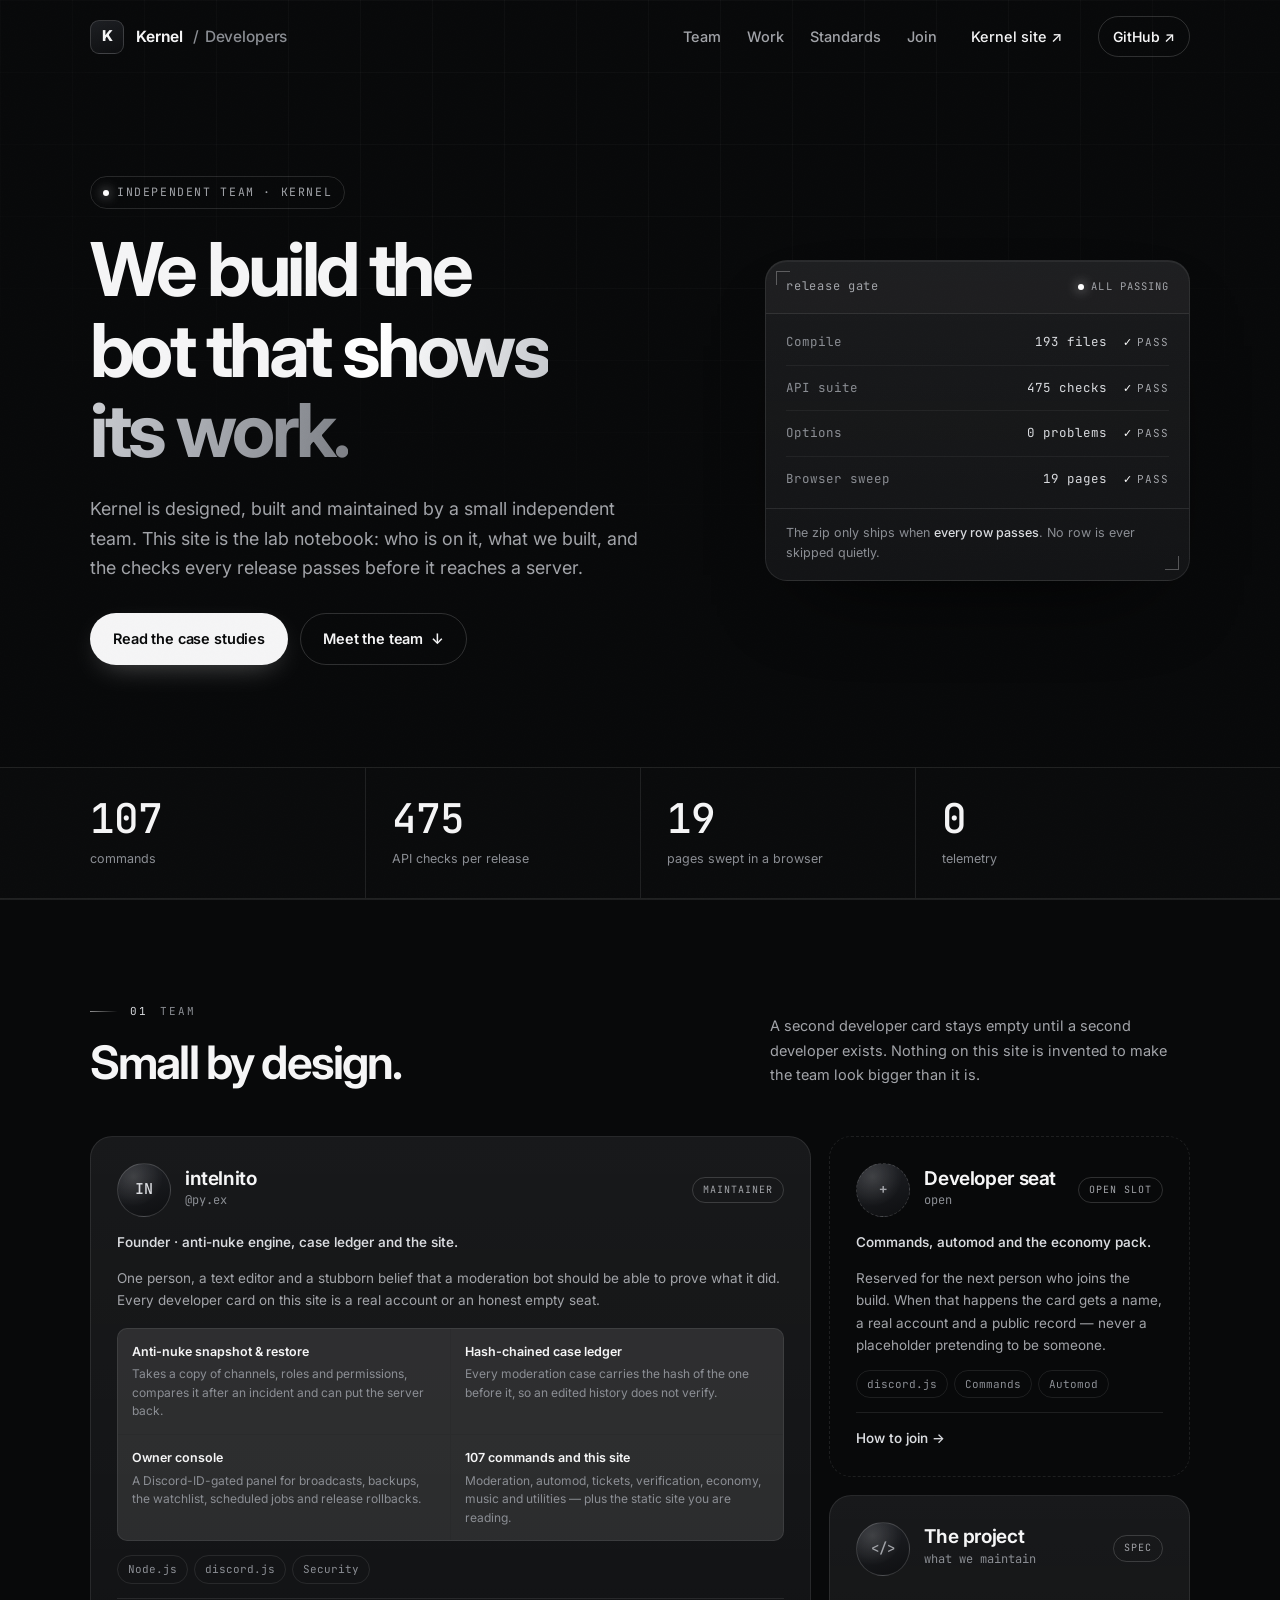
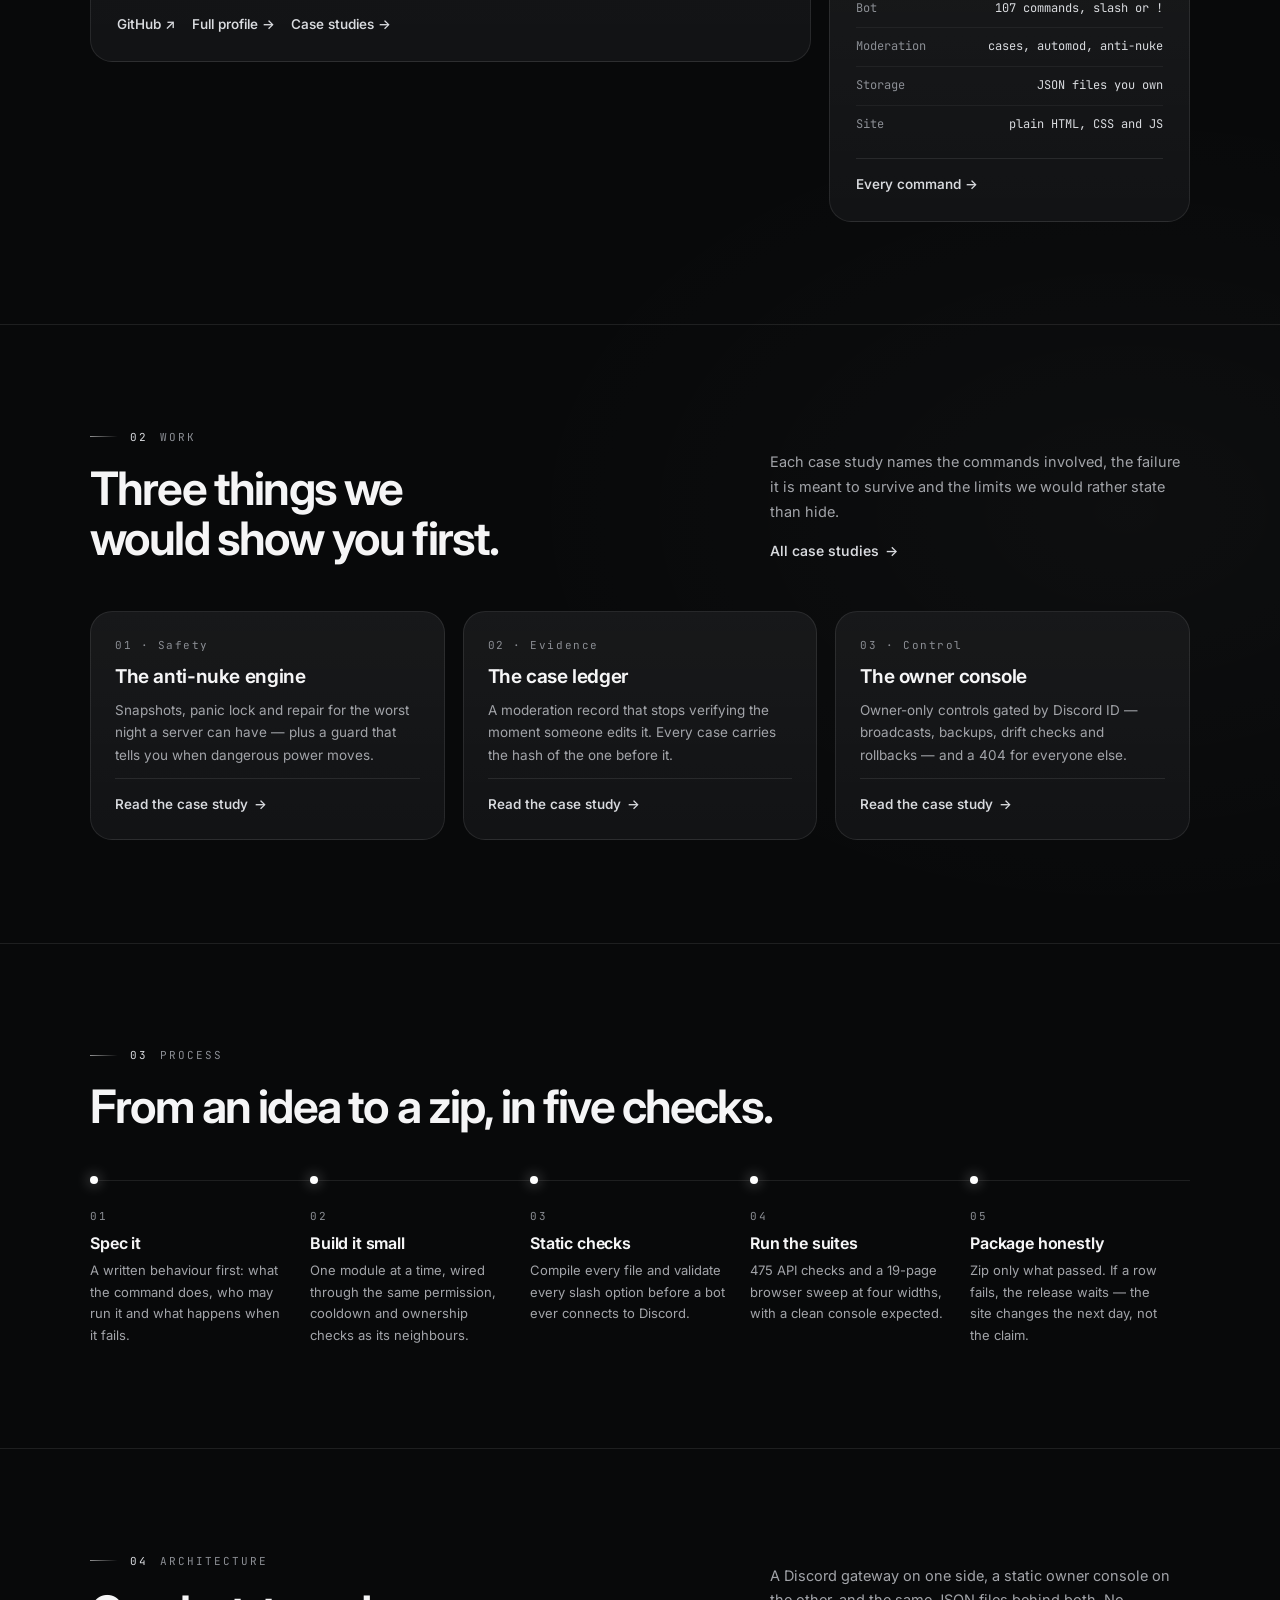
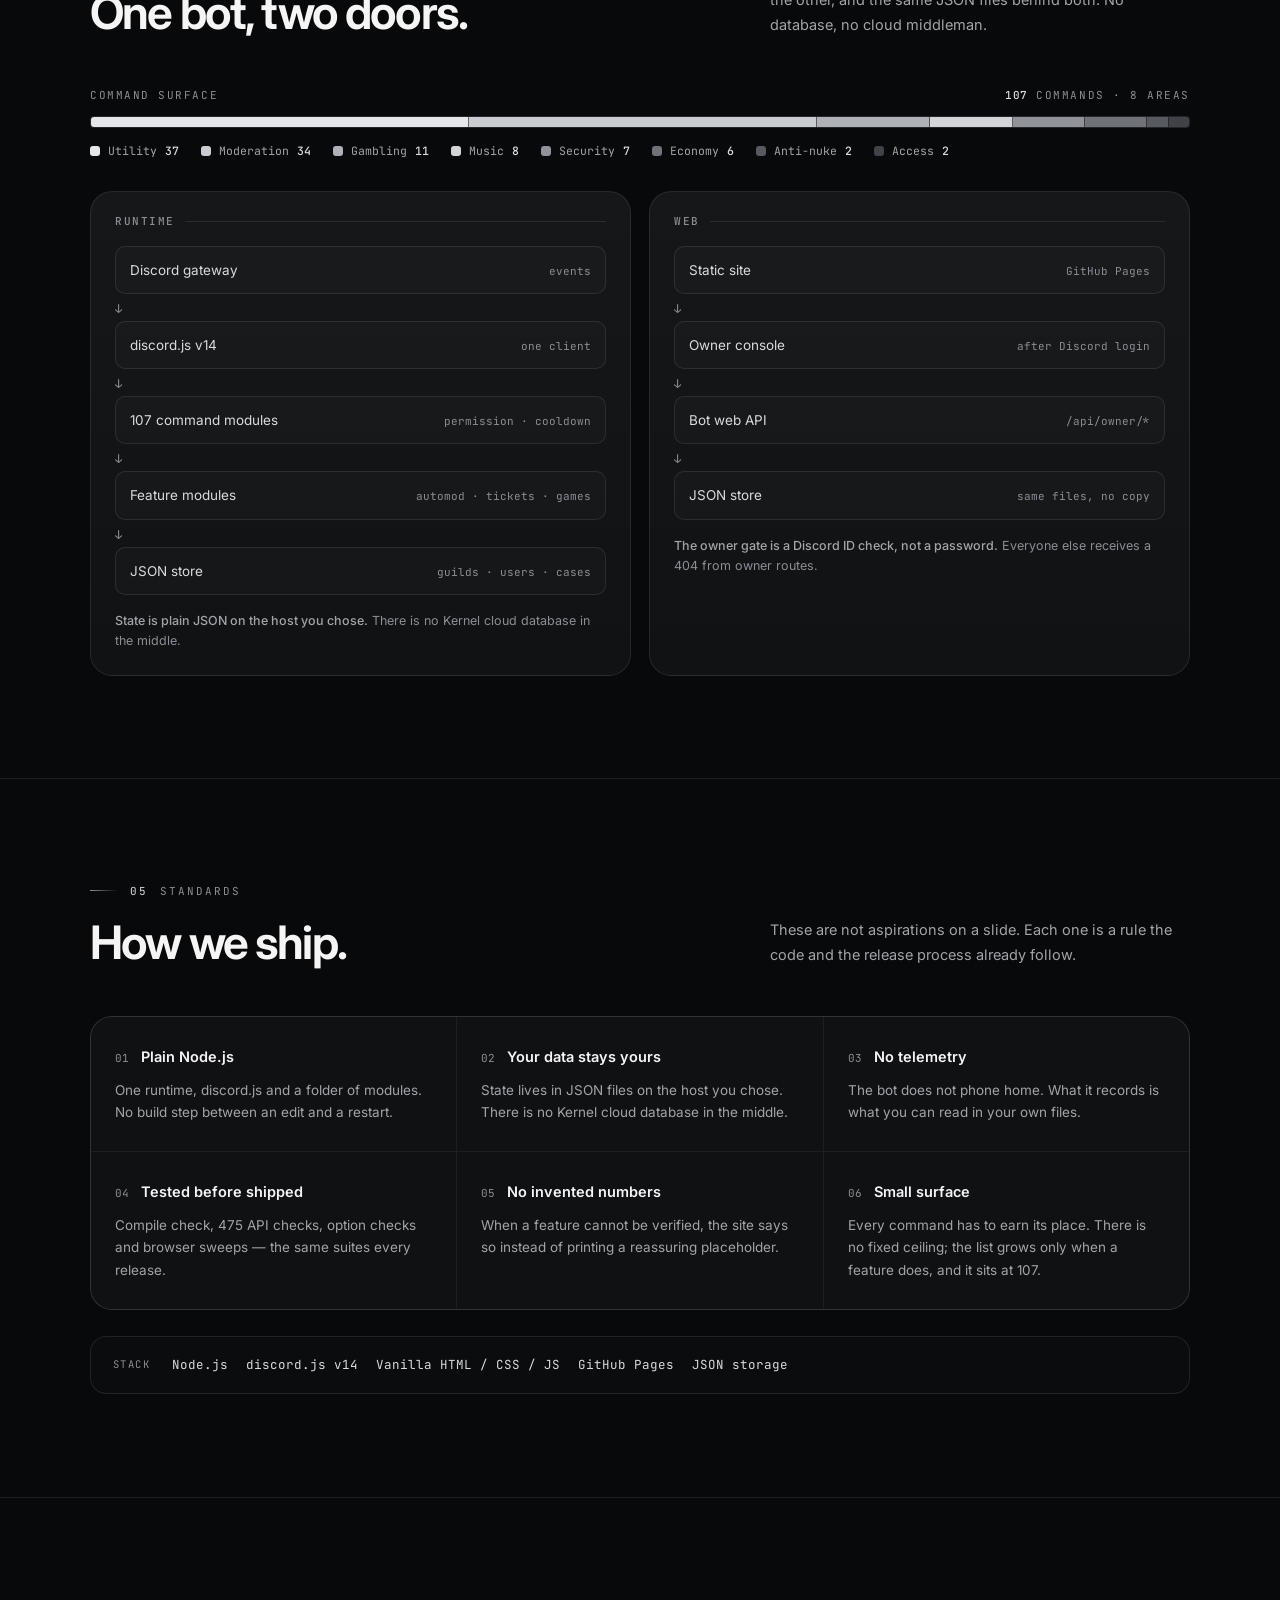
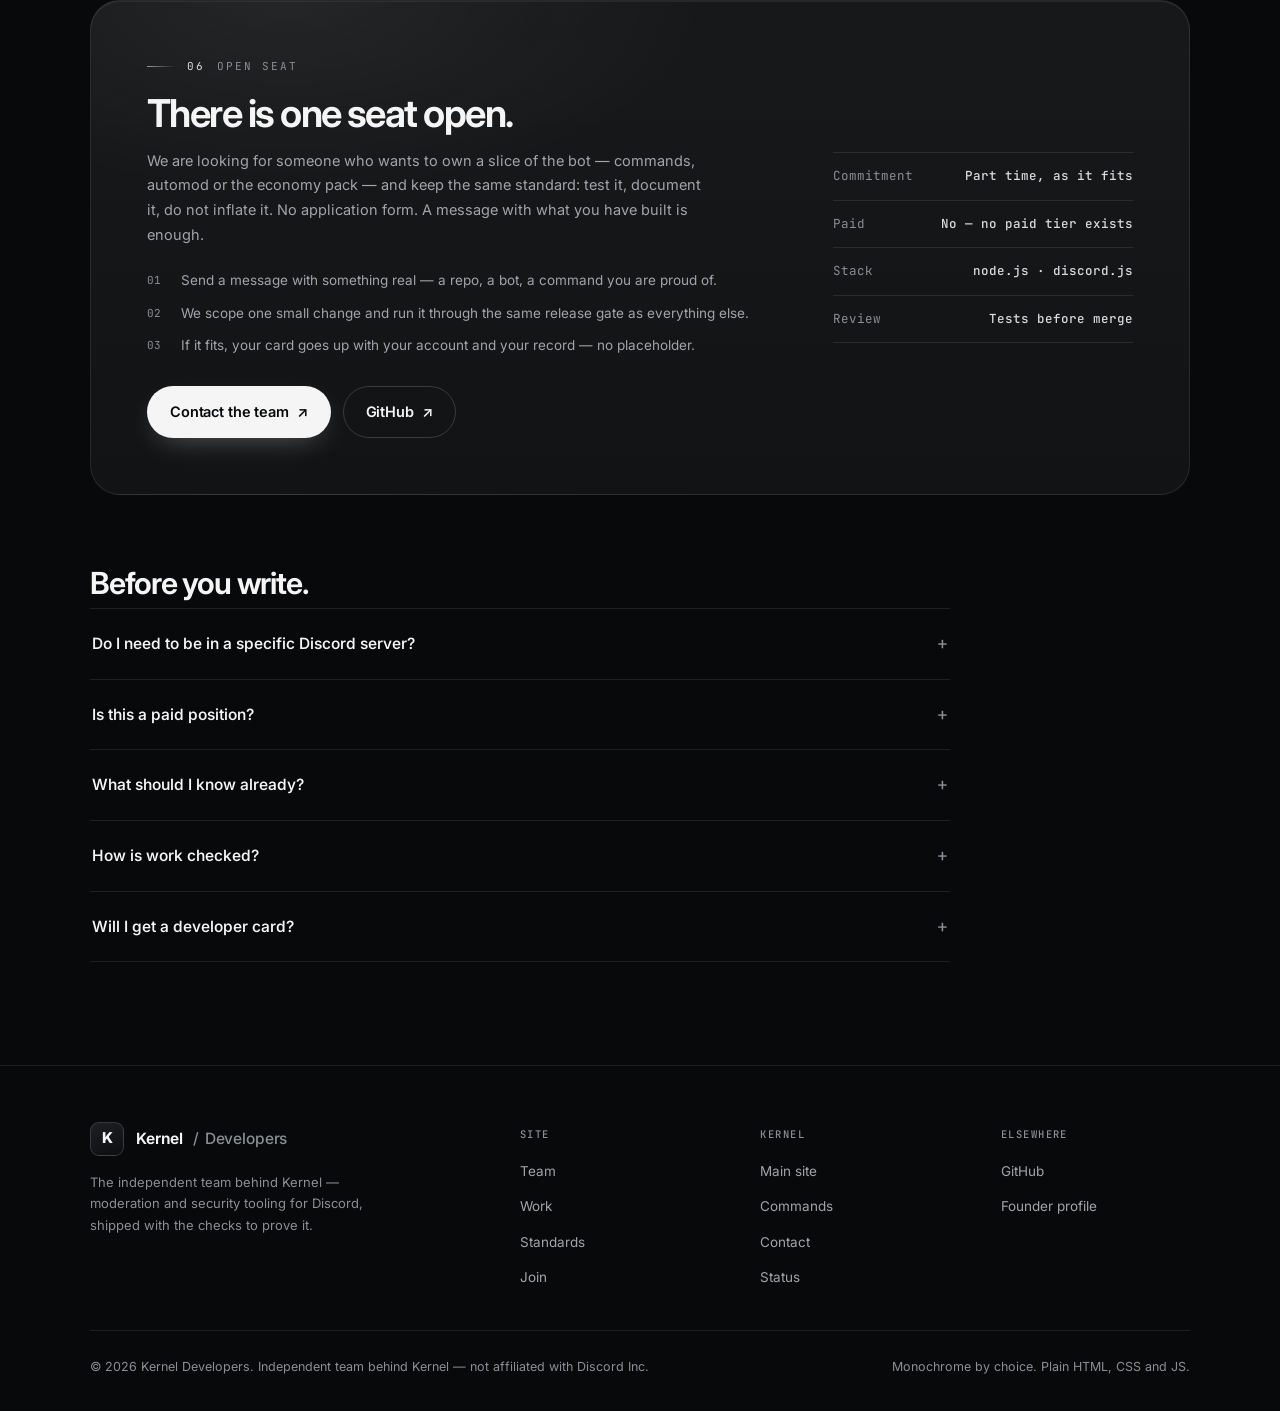
==== index.html @ f70928fb "Add files via upload" ====
<!doctype html>
<html lang="en">
<head>
<meta charset="utf-8">
<meta name="viewport" content="width=device-width, initial-scale=1">
<title>Kernel Developers — the team, the work and the release gate</title>
<meta name="description" content="Meet the team behind Kernel, read three engineering case studies, and see the release gate every change passes: compile, 475 API checks and a 19-page browser sweep.">
<meta property="og:title" content="Kernel Developers — the team behind Kernel">
<meta property="og:description" content="The people, the case studies and the standards behind the Kernel Discord bot.">
<meta property="og:type" content="website">
<meta property="og:site_name" content="Kernel Developers">
<meta property="og:image" content="og.png">
<meta property="og:image:width" content="1200">
<meta property="og:image:height" content="630">
<meta property="og:image:alt" content="Kernel Developers — the team behind Kernel">
<meta name="twitter:card" content="summary_large_image">
<meta name="twitter:title" content="Kernel Developers — the team behind Kernel">
<meta name="twitter:description" content="The people, the case studies and the standards behind the Kernel Discord bot.">
<meta name="twitter:image" content="og.png">
<meta name="theme-color" content="#08090a">
<link rel="icon" href="favicon.svg" type="image/svg+xml">
<link rel="preconnect" href="https://fonts.googleapis.com">
<link rel="preconnect" href="https://fonts.gstatic.com" crossorigin>
<link href="https://fonts.googleapis.com/css2?family=Inter:wght@400;500;600;700;800&family=JetBrains+Mono:wght@400;500&display=swap" rel="stylesheet">
<link rel="stylesheet" href="styles.css?v=20261119c">
<script>document.documentElement.classList.add('js');</script>
</head>
<body>

<a class="skip" href="#main">Skip to content</a>
<div class="scroll-progress" aria-hidden="true"><span data-progress></span></div>

<header class="nav-shell" id="top">
  <div class="nav">
    <a class="brand" href="index.html" aria-label="Kernel Developers, home">
      <span class="mark" aria-hidden="true">K</span>
      <span class="brand-text">Kernel <span class="brand-sub">Developers</span></span>
    </a>

    <nav class="links" id="nav-links" aria-label="Sections">
      <a href="#team" data-nav="team">Team</a>
      <a href="work.html" data-nav="work">Work</a>
      <a href="#standards" data-nav="standards">Standards</a>
      <a href="#join" data-nav="join">Join</a>
      <a class="links-ext" href="https://santiyxz.github.io/kernel/">
        Kernel site <span class="arrow" aria-hidden="true">↗</span>
      </a>
    </nav>

    <div class="nav-actions">
      <a class="nav-ghost" href="https://github.com/santiyxz" rel="noopener noreferrer" target="_blank">
        GitHub <span class="arrow" aria-hidden="true">↗</span>
      </a>
      <button class="menu-btn" type="button" aria-expanded="false" aria-controls="nav-links">
        <span class="menu-box" aria-hidden="true"><span></span><span></span></span>
        <span class="menu-label">Menu</span>
      </button>
    </div>
  </div>
</header>

<main id="main">

  <!-- ============================================================== HERO -->
  <section class="hero shell" aria-labelledby="hero-title">
    <div class="hero-copy">
      <p class="eyebrow" data-reveal><span class="dot" aria-hidden="true"></span>Independent team · Kernel</p>
      <h1 id="hero-title" data-reveal>We build the bot that <em>shows its work.</em></h1>
      <p class="lede" data-reveal>
        Kernel is designed, built and maintained by a small independent team. This site is the lab notebook:
        who is on it, what we built, and the checks every release passes before it reaches a server.
      </p>
      <div class="hero-actions" data-reveal>
        <a class="btn btn-light" href="work.html">Read the case studies</a>
        <a class="btn btn-ghost" href="#team">Meet the team <span class="arrow" aria-hidden="true">↓</span></a>
      </div>
    </div>

    <aside class="gate" data-reveal aria-label="Release gate — checks run before every release">
      <div class="gate-head">
        <span class="gate-title">release gate</span>
        <span class="gate-state"><span class="dot" aria-hidden="true"></span>all passing</span>
      </div>
      <ul class="gate-rows">
        <li><span class="what">Compile</span><span class="how">193 files</span><span class="pass">pass</span></li>
        <li><span class="what">API suite</span><span class="how">475 checks</span><span class="pass">pass</span></li>
        <li><span class="what">Options</span><span class="how">0 problems</span><span class="pass">pass</span></li>
        <li><span class="what">Browser sweep</span><span class="how">19 pages</span><span class="pass">pass</span></li>
      </ul>
      <div class="gate-foot">The zip only ships when <b>every row passes</b>. No row is ever skipped quietly.</div>
    </aside>
  </section>

  <!-- =========================================================== METRICS -->
  <section class="metrics" aria-label="By the numbers">
    <div class="shell metrics-grid">
      <div class="metric" data-reveal><b data-count="107">107</b><span>commands</span></div>
      <div class="metric" data-reveal><b data-count="475">475</b><span>API checks per release</span></div>
      <div class="metric" data-reveal><b data-count="19">19</b><span>pages swept in a browser</span></div>
      <div class="metric" data-reveal><b data-count="0">0</b><span>telemetry</span></div>
    </div>
  </section>

  <!-- ============================================================== TEAM -->
  <section class="section" id="team" aria-labelledby="team-title">
    <div class="shell">
      <header class="section-head split" data-reveal>
        <div>
          <p class="section-tag"><span class="idx">01</span> Team</p>
          <h2 id="team-title">Small by design.</h2>
        </div>
        <p class="section-note">
          A second developer card stays empty until a second developer exists. Nothing on this site is invented
          to make the team look bigger than it is.
        </p>
      </header>

      <div class="team-grid">
        <article class="dev-card spotlight" data-reveal>
          <div class="dev-head">
            <span class="dev-avatar" aria-hidden="true">IN</span>
            <div class="dev-id">
              <h3>intelnito</h3>
              <p class="dev-handle">@py.ex</p>
            </div>
            <span class="dev-badge">Maintainer</span>
          </div>
          <p class="dev-role">Founder · anti-nuke engine, case ledger and the site.</p>
          <p class="dev-bio">
            One person, a text editor and a stubborn belief that a moderation bot should be able to prove what it
            did. Every developer card on this site is a real account or an honest empty seat.
          </p>
          <dl class="credits">
            <div>
              <dt>Anti-nuke snapshot &amp; restore</dt>
              <dd>Takes a copy of channels, roles and permissions, compares it after an incident and can put the server back.</dd>
            </div>
            <div>
              <dt>Hash-chained case ledger</dt>
              <dd>Every moderation case carries the hash of the one before it, so an edited history does not verify.</dd>
            </div>
            <div>
              <dt>Owner console</dt>
              <dd>A Discord-ID-gated panel for broadcasts, backups, the watchlist, scheduled jobs and release rollbacks.</dd>
            </div>
            <div>
              <dt>107 commands and this site</dt>
              <dd>Moderation, automod, tickets, verification, economy, music and utilities — plus the static site you are reading.</dd>
            </div>
          </dl>
          <ul class="dev-tags"><li>Node.js</li><li>discord.js</li><li>Security</li></ul>
          <div class="dev-links">
            <a href="https://github.com/santiyxz" rel="noopener noreferrer" target="_blank">GitHub <span class="arrow" aria-hidden="true">↗</span></a>
            <a href="https://santiyxz.github.io/kernel/profile.html?dev=founder">Full profile <span class="arrow" aria-hidden="true">→</span></a>
            <a href="work.html">Case studies <span class="arrow" aria-hidden="true">→</span></a>
          </div>
        </article>

        <div class="team-col">
          <article class="dev-card is-open" data-reveal>
            <div class="dev-head">
              <span class="dev-avatar is-open-mark" aria-hidden="true">+</span>
              <div class="dev-id">
                <h3>Developer seat</h3>
                <p class="dev-handle">open</p>
              </div>
              <span class="dev-badge">Open slot</span>
            </div>
            <p class="dev-role">Commands, automod and the economy pack.</p>
            <p class="dev-bio">
              Reserved for the next person who joins the build. When that happens the card gets a name, a real
              account and a public record — never a placeholder pretending to be someone.
            </p>
            <ul class="dev-tags"><li>discord.js</li><li>Commands</li><li>Automod</li></ul>
            <div class="dev-links"><a href="#join">How to join <span class="arrow" aria-hidden="true">→</span></a></div>
          </article>

          <article class="dev-card" data-reveal>
            <div class="dev-head">
              <span class="dev-avatar is-mark" aria-hidden="true">&lt;/&gt;</span>
              <div class="dev-id">
                <h3>The project</h3>
                <p class="dev-handle">what we maintain</p>
              </div>
              <span class="dev-badge">Spec</span>
            </div>
            <dl class="dev-spec">
              <div><dt>Bot</dt><dd>107 commands, slash or <code>!</code></dd></div>
              <div><dt>Moderation</dt><dd>cases, automod, anti-nuke</dd></div>
              <div><dt>Storage</dt><dd>JSON files you own</dd></div>
              <div><dt>Site</dt><dd>plain HTML, CSS and JS</dd></div>
            </dl>
            <div class="dev-links">
              <a href="https://santiyxz.github.io/kernel/commands.html">Every command <span class="arrow" aria-hidden="true">→</span></a>
            </div>
          </article>
        </div>
      </div>
    </div>
  </section>

  <!-- ============================================================== WORK -->
  <section class="section" id="work" aria-labelledby="work-title">
    <div class="shell">
      <header class="section-head split" data-reveal>
        <div>
          <p class="section-tag"><span class="idx">02</span> Work</p>
          <h2 id="work-title">Three things we would show you first.</h2>
        </div>
        <div class="section-note">
          <p>Each case study names the commands involved, the failure it is meant to survive and the limits we would rather state than hide.</p>
          <p class="section-link"><a class="link-quiet" href="work.html">All case studies <span class="arrow" aria-hidden="true">→</span></a></p>
        </div>
      </header>

      <div class="work-cards" data-stagger>
        <a class="work-card spotlight" href="work.html#antinuke" data-reveal>
          <span class="num">01 · Safety</span>
          <h3>The anti-nuke engine</h3>
          <p>Snapshots, panic lock and repair for the worst night a server can have — plus a guard that tells you when dangerous power moves.</p>
          <span class="go">Read the case study <span class="arrow" aria-hidden="true">→</span></span>
        </a>
        <a class="work-card spotlight" href="work.html#cases" data-reveal>
          <span class="num">02 · Evidence</span>
          <h3>The case ledger</h3>
          <p>A moderation record that stops verifying the moment someone edits it. Every case carries the hash of the one before it.</p>
          <span class="go">Read the case study <span class="arrow" aria-hidden="true">→</span></span>
        </a>
        <a class="work-card spotlight" href="work.html#console" data-reveal>
          <span class="num">03 · Control</span>
          <h3>The owner console</h3>
          <p>Owner-only controls gated by Discord ID — broadcasts, backups, drift checks and rollbacks — and a 404 for everyone else.</p>
          <span class="go">Read the case study <span class="arrow" aria-hidden="true">→</span></span>
        </a>
      </div>
    </div>
  </section>

  <!-- =========================================================== PROCESS -->
  <section class="section" id="process" aria-labelledby="process-title">
    <div class="shell">
      <header class="section-head" data-reveal>
        <p class="section-tag"><span class="idx">03</span> Process</p>
        <h2 id="process-title">From an idea to a zip, in five checks.</h2>
      </header>

      <ol class="process-list" data-stagger>
        <li data-reveal>
          <span class="n">01</span>
          <h3>Spec it</h3>
          <p>A written behaviour first: what the command does, who may run it and what happens when it fails.</p>
        </li>
        <li data-reveal>
          <span class="n">02</span>
          <h3>Build it small</h3>
          <p>One module at a time, wired through the same permission, cooldown and ownership checks as its neighbours.</p>
        </li>
        <li data-reveal>
          <span class="n">03</span>
          <h3>Static checks</h3>
          <p>Compile every file and validate every slash option before a bot ever connects to Discord.</p>
        </li>
        <li data-reveal>
          <span class="n">04</span>
          <h3>Run the suites</h3>
          <p>475 API checks and a 19-page browser sweep at four widths, with a clean console expected.</p>
        </li>
        <li data-reveal>
          <span class="n">05</span>
          <h3>Package honestly</h3>
          <p>Zip only what passed. If a row fails, the release waits — the site changes the next day, not the claim.</p>
        </li>
      </ol>
    </div>
  </section>

  <!-- ====================================================== ARCHITECTURE -->
  <section class="section" id="architecture" aria-labelledby="arch-title">
    <div class="shell">
      <header class="section-head split" data-reveal>
        <div>
          <p class="section-tag"><span class="idx">04</span> Architecture</p>
          <h2 id="arch-title">One bot, two doors.</h2>
        </div>
        <p class="section-note">
          A Discord gateway on one side, a static owner console on the other, and the same JSON files behind both.
          No database, no cloud middleman.
        </p>
      </header>

      <div class="surface" data-reveal>
        <div class="surface-head">
          <span>Command surface</span>
          <span><b>107</b> commands · 8 areas</span>
        </div>
        <div class="surface-bar" aria-hidden="true">
          <span style="flex:37;background:#e6e7ea" title="Utility 37"></span>
          <span style="flex:34;background:#c9ccd1" title="Moderation 34"></span>
          <span style="flex:11;background:#aeb2b8" title="Gambling 11"></span>
          <span style="flex:8;background:#d3d5d9" title="Music 8"></span>
          <span style="flex:7;background:#8f9399" title="Security 7"></span>
          <span style="flex:6;background:#6f7379" title="Economy 6"></span>
          <span style="flex:2;background:#565a60" title="Anti-nuke 2"></span>
          <span style="flex:2;background:#3f4247" title="Access 2"></span>
        </div>
        <ul class="surface-legend">
          <li><i class="sw" style="background:#e6e7ea"></i>Utility <b>37</b></li>
          <li><i class="sw" style="background:#c9ccd1"></i>Moderation <b>34</b></li>
          <li><i class="sw" style="background:#aeb2b8"></i>Gambling <b>11</b></li>
          <li><i class="sw" style="background:#d3d5d9"></i>Music <b>8</b></li>
          <li><i class="sw" style="background:#8f9399"></i>Security <b>7</b></li>
          <li><i class="sw" style="background:#6f7379"></i>Economy <b>6</b></li>
          <li><i class="sw" style="background:#565a60"></i>Anti-nuke <b>2</b></li>
          <li><i class="sw" style="background:#3f4247"></i>Access <b>2</b></li>
        </ul>
      </div>

      <div class="flows">
        <div class="flow" data-reveal>
          <h3>Runtime</h3>
          <ol class="flow-chain">
            <li class="node">Discord gateway <small>events</small></li>
            <li class="arrow" aria-hidden="true">↓</li>
            <li class="node">discord.js v14 <small>one client</small></li>
            <li class="arrow" aria-hidden="true">↓</li>
            <li class="node">107 command modules <small>permission · cooldown</small></li>
            <li class="arrow" aria-hidden="true">↓</li>
            <li class="node">Feature modules <small>automod · tickets · games</small></li>
            <li class="arrow" aria-hidden="true">↓</li>
            <li class="node">JSON store <small>guilds · users · cases</small></li>
          </ol>
          <p class="flow-note"><b>State is plain JSON on the host you chose.</b> There is no Kernel cloud database in the middle.</p>
        </div>

        <div class="flow" data-reveal>
          <h3>Web</h3>
          <ol class="flow-chain">
            <li class="node">Static site <small>GitHub Pages</small></li>
            <li class="arrow" aria-hidden="true">↓</li>
            <li class="node">Owner console <small>after Discord login</small></li>
            <li class="arrow" aria-hidden="true">↓</li>
            <li class="node">Bot web API <small>/api/owner/*</small></li>
            <li class="arrow" aria-hidden="true">↓</li>
            <li class="node">JSON store <small>same files, no copy</small></li>
          </ol>
          <p class="flow-note"><b>The owner gate is a Discord ID check, not a password.</b> Everyone else receives a 404 from owner routes.</p>
        </div>
      </div>
    </div>
  </section>

  <!-- ========================================================== STANDARDS -->
  <section class="section" id="standards" aria-labelledby="standards-title">
    <div class="shell">
      <header class="section-head split" data-reveal>
        <div>
          <p class="section-tag"><span class="idx">05</span> Standards</p>
          <h2 id="standards-title">How we ship.</h2>
        </div>
        <p class="section-note">
          These are not aspirations on a slide. Each one is a rule the code and the release process already
          follow.
        </p>
      </header>

      <dl class="standards" data-stagger>
        <div data-reveal>
          <dt><span class="std-num">01</span>Plain Node.js</dt>
          <dd>One runtime, discord.js and a folder of modules. No build step between an edit and a restart.</dd>
        </div>
        <div data-reveal>
          <dt><span class="std-num">02</span>Your data stays yours</dt>
          <dd>State lives in JSON files on the host you chose. There is no Kernel cloud database in the middle.</dd>
        </div>
        <div data-reveal>
          <dt><span class="std-num">03</span>No telemetry</dt>
          <dd>The bot does not phone home. What it records is what you can read in your own files.</dd>
        </div>
        <div data-reveal>
          <dt><span class="std-num">04</span>Tested before shipped</dt>
          <dd>Compile check, 475 API checks, option checks and browser sweeps — the same suites every release.</dd>
        </div>
        <div data-reveal>
          <dt><span class="std-num">05</span>No invented numbers</dt>
          <dd>When a feature cannot be verified, the site says so instead of printing a reassuring placeholder.</dd>
        </div>
        <div data-reveal>
          <dt><span class="std-num">06</span>Small surface</dt>
          <dd>Every command has to earn its place. There is no fixed ceiling; the list grows only when a feature does, and it sits at 107.</dd>
        </div>
      </dl>

      <div class="stack" data-reveal aria-label="Stack">
        <span class="stack-label">Stack</span>
        <ul>
          <li>Node.js</li>
          <li>discord.js v14</li>
          <li>Vanilla HTML / CSS / JS</li>
          <li>GitHub Pages</li>
          <li>JSON storage</li>
        </ul>
      </div>
    </div>
  </section>

  <!-- ============================================================== JOIN -->
  <section class="section" id="join" aria-labelledby="join-title">
    <div class="shell">
      <div class="join-panel" data-reveal>
        <div>
          <p class="section-tag"><span class="idx">06</span> Open seat</p>
          <h2 id="join-title">There is one seat open.</h2>
          <p class="join-copy">
            We are looking for someone who wants to own a slice of the bot — commands, automod or the economy
            pack — and keep the same standard: test it, document it, do not inflate it. No application form.
            A message with what you have built is enough.
          </p>
          <ol class="join-steps">
            <li><span class="n">01</span><span>Send a message with something real — a repo, a bot, a command you are proud of.</span></li>
            <li><span class="n">02</span><span>We scope one small change and run it through the same release gate as everything else.</span></li>
            <li><span class="n">03</span><span>If it fits, your card goes up with your account and your record — no placeholder.</span></li>
          </ol>
          <div class="hero-actions">
            <a class="btn btn-light" href="https://santiyxz.github.io/kernel/contact.html">
              Contact the team <span class="arrow" aria-hidden="true">↗</span>
            </a>
            <a class="btn btn-ghost" href="https://github.com/santiyxz" rel="noopener noreferrer" target="_blank">
              GitHub <span class="arrow" aria-hidden="true">↗</span>
            </a>
          </div>
        </div>
        <ul class="join-facts">
          <li><span>Commitment</span><b>Part time, as it fits</b></li>
          <li><span>Paid</span><b>No — no paid tier exists</b></li>
          <li><span>Stack</span><b>node.js · discord.js</b></li>
          <li><span>Review</span><b>Tests before merge</b></li>
        </ul>
      </div>

      <div class="section-head" style="margin-top: clamp(40px, 6vw, 72px); margin-bottom: 8px;" data-reveal>
        <h2 style="font-size: clamp(1.4rem, 2.4vw, 1.9rem);">Before you write.</h2>
      </div>
      <div class="faq" data-reveal>
        <details>
          <summary>Do I need to be in a specific Discord server?</summary>
          <div class="faq-body">
            <p>No. The contact form and GitHub are enough to start a conversation. Being reachable on Discord helps later, once there is a change to review, but it is not a gate.</p>
          </div>
        </details>
        <details>
          <summary>Is this a paid position?</summary>
          <div class="faq-body">
            <p>No. Kernel has no paid tier, so there is no budget to pay contributors. What it offers is real ownership of a slice of the bot, public credit on this site, and code that ships.</p>
          </div>
        </details>
        <details>
          <summary>What should I know already?</summary>
          <div class="faq-body">
            <p>Node.js and discord.js basics for bot work — commands, events, permissions. The website is plain HTML, CSS and JavaScript with no framework, so a working knowledge of the browser is enough for site changes.</p>
          </div>
        </details>
        <details>
          <summary>How is work checked?</summary>
          <div class="faq-body">
            <p>Everything passes the same gate as a normal release: every file compiles, 475 API checks pass, the 13-check prefix adapter passes, slash options validate, and a 19-page browser sweep runs at four widths with a clean console. A change that fails a row does not ship.</p>
          </div>
        </details>
        <details>
          <summary>Will I get a developer card?</summary>
          <div class="faq-body">
            <p>Yes, once you are part of the build. Cards use real accounts and public records — the open seat stays visibly empty until then, because inventing a presence is not how this site works.</p>
          </div>
        </details>
      </div>
    </div>
  </section>

</main>

<footer class="foot">
  <div class="shell">
    <div class="foot-grid">
      <div class="foot-brand">
        <a class="brand" href="index.html" aria-label="Kernel Developers, home">
          <span class="mark" aria-hidden="true">K</span>
          <span class="brand-text">Kernel <span class="brand-sub">Developers</span></span>
        </a>
        <p class="foot-blurb">The independent team behind Kernel — moderation and security tooling for Discord, shipped with the checks to prove it.</p>
      </div>
      <div class="foot-col">
        <h4>Site</h4>
        <ul>
          <li><a href="#team">Team</a></li>
          <li><a href="work.html">Work</a></li>
          <li><a href="#standards">Standards</a></li>
          <li><a href="#join">Join</a></li>
        </ul>
      </div>
      <div class="foot-col">
        <h4>Kernel</h4>
        <ul>
          <li><a href="https://santiyxz.github.io/kernel/">Main site</a></li>
          <li><a href="https://santiyxz.github.io/kernel/commands.html">Commands</a></li>
          <li><a href="https://santiyxz.github.io/kernel/contact.html">Contact</a></li>
          <li><a href="https://santiyxz.github.io/kernel/status.html">Status</a></li>
        </ul>
      </div>
      <div class="foot-col">
        <h4>Elsewhere</h4>
        <ul>
          <li><a href="https://github.com/santiyxz" rel="noopener noreferrer" target="_blank">GitHub</a></li>
          <li><a href="https://santiyxz.github.io/kernel/profile.html?dev=founder">Founder profile</a></li>
        </ul>
      </div>
    </div>
    <div class="foot-base">
      <p>© <span id="year">2026</span> Kernel Developers. Independent team behind Kernel — not affiliated with Discord Inc.</p>
      <p>Monochrome by choice. Plain HTML, CSS and JS.</p>
    </div>
  </div>
</footer>

<script src="app.js?v=20261119c" defer></script>
</body>
</html>
---- styles.css ----
/* ============================================================================
   Kernel Developers — official team site.
   Sibling of the Kernel site and held to the same rule: monochrome only.
   Hierarchy comes from light, hairlines and type — never from colour.
   ========================================================================== */

:root {
  color-scheme: dark;
  --bg: #08090a;
  --bg-soft: #0b0c0e;
  --panel: #101113;
  --panel-2: #141518;
  --line: rgba(255, 255, 255, .09);
  --line-strong: rgba(255, 255, 255, .16);
  --text: #f5f5f6;
  --muted: #a2a4a9;
  --muted-2: #8b8e94;
  --silver: #d9dbdf;

  --shell: 1180px;
  --gut: clamp(20px, 4vw, 40px);
  --r-sm: 10px;
  --r-md: 16px;
  --r-lg: 22px;
  --r-xl: 30px;
  --pill: 999px;

  --sans: "Inter", -apple-system, BlinkMacSystemFont, "Segoe UI", Roboto, "Helvetica Neue", Arial, sans-serif;
  --mono: "JetBrains Mono", ui-monospace, "SF Mono", "Cascadia Mono", "Segoe UI Mono", Consolas, "Liberation Mono", monospace;

  --ease: cubic-bezier(.22, .61, .36, 1);
}

*, *::before, *::after { box-sizing: border-box; }
[hidden] { display: none !important; }

html {
  -webkit-text-size-adjust: 100%;
  scroll-behavior: smooth;
}

body {
  margin: 0;
  min-height: 100vh;
  font-family: var(--sans);
  font-size: 16px;
  line-height: 1.65;
  color: var(--text);
  background:
    radial-gradient(1100px 620px at 50% -12%, rgba(255, 255, 255, .07), transparent 62%),
    radial-gradient(900px 600px at 88% 34%, rgba(255, 255, 255, .025), transparent 70%),
    var(--bg);
  -webkit-font-smoothing: antialiased;
  text-rendering: optimizeLegibility;
  overflow-x: hidden;
}

/* Faint engineering grid, masked out towards the edges. */
body::before {
  content: "";
  position: fixed;
  inset: 0;
  z-index: -1;
  pointer-events: none;
  background-image:
    linear-gradient(rgba(255, 255, 255, .028) 1px, transparent 1px),
    linear-gradient(90deg, rgba(255, 255, 255, .028) 1px, transparent 1px);
  background-size: 72px 72px;
  -webkit-mask-image: radial-gradient(1200px 760px at 50% 0%, #000 30%, transparent 78%);
  mask-image: radial-gradient(1200px 760px at 50% 0%, #000 30%, transparent 78%);
}

/* Film grain, kept below anything interactive. */
body::after {
  content: "";
  position: fixed;
  inset: 0;
  z-index: 80;
  pointer-events: none;
  opacity: .028;
  background-image: url("data:image/svg+xml,%3Csvg xmlns='http://www.w3.org/2000/svg' width='140' height='140'%3E%3Cfilter id='n'%3E%3CfeTurbulence type='fractalNoise' baseFrequency='.85' numOctaves='2' stitchTiles='stitch'/%3E%3C/filter%3E%3Crect width='100%25' height='100%25' filter='url(%23n)' opacity='.5'/%3E%3C/svg%3E");
}

img, svg { max-width: 100%; display: block; }
a { color: inherit; text-decoration: none; }
button { font: inherit; color: inherit; }
code { font-family: var(--mono); }

::selection { background: #fff; color: #08090a; }

h1, h2, h3 {
  margin: 0;
  font-weight: 650;
  letter-spacing: -.035em;
  line-height: 1.08;
  text-wrap: balance;
}

p { margin: 0 0 1em; }
p:last-child { margin-bottom: 0; }
strong { color: #f1f2f4; font-weight: 600; }

:focus-visible {
  outline: 2px solid #fff;
  outline-offset: 3px;
  border-radius: 4px;
}

.sr-only {
  position: absolute;
  width: 1px;
  height: 1px;
  margin: -1px;
  padding: 0;
  overflow: hidden;
  clip: rect(0 0 0 0);
  white-space: nowrap;
  border: 0;
}

.skip {
  position: absolute;
  left: 16px;
  top: -60px;
  z-index: 100;
  padding: 10px 16px;
  border-radius: var(--r-sm);
  background: #fff;
  color: #08090a;
  font-weight: 600;
  transition: top .2s var(--ease);
}
.skip:focus { top: 16px; }

.shell {
  width: 100%;
  max-width: var(--shell);
  margin-inline: auto;
  padding-inline: var(--gut);
}

.arrow { display: inline-block; }

/* ========================================================= SCROLL PROGRESS */

.scroll-progress {
  position: fixed;
  inset: 0 0 auto;
  height: 2px;
  z-index: 100;
  background: transparent;
  pointer-events: none;
}
.scroll-progress span {
  display: block;
  height: 100%;
  background: linear-gradient(90deg, rgba(255, 255, 255, .25), #fff);
  transform: scaleX(0);
  transform-origin: 0 50%;
  transition: transform .1s linear;
}

/* ============================================================== NAVIGATION */

.nav-shell {
  position: sticky;
  top: 0;
  z-index: 60;
  border-bottom: 1px solid transparent;
  transition: background .3s var(--ease), border-color .3s var(--ease);
}
.nav-shell.is-scrolled {
  background: rgba(8, 9, 10, .82);
  -webkit-backdrop-filter: blur(14px) saturate(140%);
  backdrop-filter: blur(14px) saturate(140%);
  border-bottom-color: var(--line);
}

.nav {
  width: 100%;
  max-width: var(--shell);
  margin-inline: auto;
  padding: 16px var(--gut);
  display: flex;
  align-items: center;
  gap: 24px;
}

.brand {
  display: inline-flex;
  align-items: center;
  gap: 12px;
  flex-shrink: 0;
}
.mark {
  display: grid;
  place-items: center;
  width: 34px;
  height: 34px;
  border-radius: 9px;
  border: 1px solid var(--line-strong);
  background: linear-gradient(160deg, #1d1f23, #0d0e10);
  font-weight: 800;
  font-size: 15px;
  letter-spacing: 0;
}
.brand-text {
  font-weight: 650;
  font-size: 15.5px;
  letter-spacing: -.01em;
  white-space: nowrap;
}
.brand-sub { color: var(--muted-2); font-weight: 500; }
.brand-sub::before { content: "/"; margin: 0 6px; color: var(--muted-2); }

.links {
  display: flex;
  align-items: center;
  gap: 2px;
  margin-left: auto;
}
.links a {
  padding: 8px 12px;
  border-radius: var(--pill);
  color: var(--muted);
  font-size: 14.5px;
  font-weight: 500;
  transition: color .2s var(--ease), background .2s var(--ease);
}
.links a:hover { color: var(--text); background: rgba(255, 255, 255, .06); }
.links a[aria-current] {
  color: var(--text);
  background: rgba(255, 255, 255, .08);
}
.links .links-ext { margin-left: 8px; color: var(--text); }

.nav-actions { display: flex; align-items: center; gap: 8px; }
.nav-ghost {
  padding: 8px 14px;
  border: 1px solid var(--line-strong);
  border-radius: var(--pill);
  font-size: 14px;
  font-weight: 550;
  transition: background .2s var(--ease), border-color .2s var(--ease);
}
.nav-ghost:hover { background: rgba(255, 255, 255, .07); border-color: rgba(255, 255, 255, .28); }

.menu-btn {
  display: none;
  align-items: center;
  gap: 8px;
  padding: 8px 12px;
  border: 1px solid var(--line-strong);
  border-radius: var(--pill);
  background: transparent;
  cursor: pointer;
  font-size: 14px;
}
.menu-box { display: inline-grid; gap: 4px; width: 16px; }
.menu-box span {
  height: 1.5px;
  background: currentColor;
  border-radius: 2px;
  transition: transform .25s var(--ease), opacity .2s var(--ease);
}
.menu-btn[aria-expanded="true"] .menu-box span:first-child { transform: translateY(2.75px) rotate(45deg); }
.menu-btn[aria-expanded="true"] .menu-box span:last-child { transform: translateY(-2.75px) rotate(-45deg); }

/* ================================================================== TYPE */

.eyebrow {
  display: inline-flex;
  align-items: center;
  gap: 8px;
  margin: 0 0 20px;
  padding: 6px 12px;
  border: 1px solid rgba(255, 255, 255, .13);
  border-radius: var(--pill);
  font-family: var(--mono);
  font-size: 11.5px;
  letter-spacing: .14em;
  text-transform: uppercase;
  color: var(--muted);
}
.dot {
  width: 6px;
  height: 6px;
  border-radius: 50%;
  background: #fff;
  box-shadow: 0 0 12px rgba(255, 255, 255, .8);
  animation: pulse 2.8s ease-in-out infinite;
}
@keyframes pulse {
  0%, 100% { opacity: 1; }
  50% { opacity: .35; }
}

.section-tag {
  display: flex;
  align-items: center;
  gap: 12px;
  margin: 0 0 18px;
  font-family: var(--mono);
  font-size: 11px;
  letter-spacing: .18em;
  text-transform: uppercase;
  color: var(--muted-2);
}
.section-tag::before {
  content: "";
  width: 28px;
  height: 1px;
  background: linear-gradient(90deg, rgba(255, 255, 255, .55), rgba(255, 255, 255, 0));
}
.section-tag .idx { color: var(--silver); }

/* =================================================================== HERO */

.hero {
  display: grid;
  grid-template-columns: minmax(0, 1.18fr) minmax(340px, .82fr);
  gap: clamp(32px, 5vw, 72px);
  align-items: center;
  padding-top: clamp(60px, 8vw, 116px);
  padding-bottom: clamp(56px, 8vw, 112px);
}

.hero h1 {
  font-size: clamp(2.7rem, 5.8vw, 5.2rem);
  font-weight: 700;
  letter-spacing: -.048em;
  margin-bottom: 24px;
}
.hero h1 em {
  font-style: normal;
  background: linear-gradient(100deg, #ffffff 10%, #b9bcc2 55%, #7d8086 100%);
  -webkit-background-clip: text;
  background-clip: text;
  color: transparent;
}

.lede {
  max-width: 560px;
  font-size: clamp(1rem, 1.4vw, 1.12rem);
  color: var(--muted);
}

.hero-actions {
  display: flex;
  flex-wrap: wrap;
  gap: 12px;
  margin-top: 30px;
}

.btn {
  display: inline-flex;
  align-items: center;
  gap: 8px;
  padding: 13px 22px;
  border-radius: var(--pill);
  border: 1px solid transparent;
  font-size: 14.5px;
  font-weight: 600;
  letter-spacing: -.01em;
  transition: transform .2s var(--ease), background .2s var(--ease), border-color .2s var(--ease), box-shadow .2s var(--ease);
}
.btn:active { transform: translateY(1px); }
.btn-light {
  background: #f5f5f6;
  color: #08090a;
  box-shadow: 0 10px 30px -12px rgba(255, 255, 255, .35);
}
.btn-light:hover { background: #fff; box-shadow: 0 14px 34px -12px rgba(255, 255, 255, .5); }
.btn-ghost { border-color: var(--line-strong); color: var(--text); }
.btn-ghost:hover { background: rgba(255, 255, 255, .07); border-color: rgba(255, 255, 255, .28); }

.link-quiet {
  display: inline-flex;
  align-items: center;
  gap: 6px;
  font-size: 14px;
  font-weight: 550;
  color: var(--silver);
  border-bottom: 1px solid transparent;
  transition: border-color .2s var(--ease), color .2s var(--ease);
}
.link-quiet:hover { color: #fff; border-bottom-color: rgba(255, 255, 255, .45); }

/* ------------------------------------------------------- release gate card */

.gate {
  position: relative;
  border: 1px solid var(--line);
  border-radius: var(--r-lg);
  background:
    linear-gradient(180deg, rgba(255, 255, 255, .045), rgba(255, 255, 255, .012)),
    var(--panel);
  box-shadow: 0 40px 90px -46px rgba(0, 0, 0, .95), inset 0 1px 0 rgba(255, 255, 255, .06);
  overflow: hidden;
}
/* Corner brackets, the way a console frame is drawn. */
.gate::before,
.gate::after {
  content: "";
  position: absolute;
  width: 14px;
  height: 14px;
  border: 1px solid rgba(255, 255, 255, .28);
  pointer-events: none;
}
.gate::before { top: 10px; left: 10px; border-right: 0; border-bottom: 0; }
.gate::after { bottom: 10px; right: 10px; border-left: 0; border-top: 0; }

.gate-head {
  display: flex;
  align-items: center;
  justify-content: space-between;
  gap: 12px;
  padding: 16px 20px;
  border-bottom: 1px solid var(--line);
  background: rgba(255, 255, 255, .02);
}
.gate-title {
  font-family: var(--mono);
  font-size: 12px;
  letter-spacing: .06em;
  color: var(--muted);
}
.gate-state {
  display: inline-flex;
  align-items: center;
  gap: 7px;
  font-family: var(--mono);
  font-size: 10.5px;
  letter-spacing: .1em;
  text-transform: uppercase;
  color: var(--muted);
}
.gate-state .dot { animation-duration: 2.2s; }

.gate-rows {
  margin: 0;
  padding: 6px 20px;
  list-style: none;
}
.gate-rows li {
  display: grid;
  grid-template-columns: 1fr auto auto;
  align-items: baseline;
  gap: 16px;
  padding: 12px 0;
  border-bottom: 1px solid rgba(255, 255, 255, .05);
  font-family: var(--mono);
  font-size: 12.5px;
}
.gate-rows li:last-child { border-bottom: 0; }
.gate-rows .what { color: var(--muted-2); }
.gate-rows .how { color: var(--silver); }
.gate-rows .pass {
  display: inline-flex;
  align-items: center;
  gap: 5px;
  font-style: normal;
  font-size: 11px;
  letter-spacing: .08em;
  text-transform: uppercase;
  color: var(--muted);
}
.gate-rows .pass::before { content: "✓"; color: #fff; font-size: 11px; }
.gate-foot {
  padding: 14px 20px 16px;
  border-top: 1px solid var(--line);
  font-size: 12.5px;
  color: var(--muted-2);
}
.gate-foot b { color: var(--silver); font-weight: 500; }

/* ================================================================= METRICS */

.metrics {
  border-top: 1px solid var(--line);
  border-bottom: 1px solid var(--line);
  background: rgba(255, 255, 255, .012);
}
.metrics-grid {
  display: grid;
  grid-template-columns: repeat(4, minmax(0, 1fr));
}
.metric {
  padding: 30px 0 28px;
  border-left: 1px solid var(--line);
  text-align: left;
}
.metric:first-child { border-left: 0; }
.metric b {
  display: block;
  font-family: var(--mono);
  font-size: clamp(1.8rem, 3.2vw, 2.6rem);
  font-weight: 500;
  letter-spacing: -.03em;
  line-height: 1;
}
.metric span {
  display: block;
  margin-top: 10px;
  font-size: 12.5px;
  color: var(--muted-2);
}
@media (min-width: 701px) {
  .metric { padding-left: 26px; }
  .metric:first-child { padding-left: 0; }
}

/* ================================================================ SECTIONS */

.section {
  padding: clamp(64px, 8vw, 108px) 0;
  border-top: 1px solid var(--line);
  position: relative;
}
.section:first-of-type { border-top: 0; }
section[id] { scroll-margin-top: 84px; }

.section-head { max-width: 760px; margin-bottom: clamp(30px, 4vw, 48px); }
.section-head.split {
  max-width: none;
  display: grid;
  grid-template-columns: minmax(0, 1.2fr) minmax(0, .8fr);
  gap: clamp(24px, 4vw, 56px);
  align-items: end;
}
.section-head h2 {
  font-size: clamp(1.9rem, 3.6vw, 3rem);
  letter-spacing: -.04em;
}
.section-note {
  max-width: 430px;
  color: var(--muted);
  font-size: 14.5px;
  line-height: 1.7;
  margin: 0;
}
.section-link { margin-top: 14px; }

/* =================================================================== TEAM */

.team-grid {
  display: grid;
  grid-template-columns: minmax(0, 2fr) minmax(0, 1fr);
  gap: 18px;
  align-items: start;
}
.team-col { display: grid; gap: 18px; }

.dev-card {
  display: flex;
  flex-direction: column;
  gap: 14px;
  min-width: 0;
  padding: 26px;
  border: 1px solid var(--line);
  border-radius: var(--r-lg);
  background:
    linear-gradient(180deg, rgba(255, 255, 255, .035), rgba(255, 255, 255, .008)),
    var(--panel);
  transition: transform .3s var(--ease), border-color .3s var(--ease), box-shadow .3s var(--ease);
}
.dev-card:hover {
  transform: translateY(-3px);
  border-color: var(--line-strong);
  box-shadow: 0 30px 60px -40px rgba(0, 0, 0, .95);
}

.dev-head { display: flex; align-items: center; gap: 14px; }
.dev-avatar {
  display: grid;
  place-items: center;
  width: 54px;
  height: 54px;
  flex-shrink: 0;
  border-radius: 50%;
  border: 1px solid var(--line-strong);
  background:
    radial-gradient(circle at 30% 25%, rgba(255, 255, 255, .16), transparent 55%),
    linear-gradient(160deg, #202227, #0e0f11);
  font-family: var(--mono);
  font-size: 15px;
  font-weight: 500;
  letter-spacing: .02em;
  color: var(--silver);
}
.dev-avatar.is-mark,
.dev-avatar.is-open-mark { font-size: 14px; color: var(--muted); }
.dev-avatar.is-open-mark { border-style: dashed; }

.dev-id { min-width: 0; flex: 1; }
.dev-id h3 {
  font-size: 19px;
  letter-spacing: -.02em;
  white-space: nowrap;
  overflow: hidden;
  text-overflow: ellipsis;
}
.dev-handle {
  margin: 2px 0 0;
  font-family: var(--mono);
  font-size: 12px;
  color: var(--muted-2);
}

.dev-badge {
  padding: 4px 10px;
  border: 1px solid var(--line-strong);
  border-radius: var(--pill);
  font-family: var(--mono);
  font-size: 10px;
  letter-spacing: .1em;
  text-transform: uppercase;
  color: var(--muted);
  white-space: nowrap;
}

.dev-role { margin: 0; font-size: 13.5px; font-weight: 550; color: var(--silver); }
.dev-bio {
  margin: 0;
  font-size: 13.5px;
  line-height: 1.65;
  color: var(--muted);
  flex: 1;
}

.credits {
  display: grid;
  grid-template-columns: repeat(2, minmax(0, 1fr));
  gap: 1px;
  margin: 2px 0 0;
  border: 1px solid var(--line);
  border-radius: var(--r-sm);
  background: var(--line);
  overflow: hidden;
}
.credits div { padding: 13px 14px; background: rgba(255, 255, 255, .015); }
.credits dt { font-size: 12.5px; font-weight: 600; color: var(--text); margin-bottom: 3px; }
.credits dd { margin: 0; font-size: 12px; line-height: 1.55; color: var(--muted-2); }

.dev-tags {
  display: flex;
  flex-wrap: wrap;
  gap: 6px;
  margin: 0;
  padding: 0;
  list-style: none;
}
.dev-tags li {
  padding: 4px 10px;
  border: 1px solid var(--line);
  border-radius: var(--pill);
  font-family: var(--mono);
  font-size: 11px;
  color: var(--muted-2);
}

.dev-links {
  display: flex;
  flex-wrap: wrap;
  gap: 16px;
  padding-top: 14px;
  border-top: 1px solid var(--line);
  font-size: 13.5px;
  font-weight: 550;
}
.dev-links a { color: var(--silver); transition: color .2s var(--ease); }
.dev-links a:hover { color: #fff; }

.dev-card.is-open {
  border-style: dashed;
  background: transparent;
  box-shadow: none;
}
.dev-card.is-open:hover { transform: none; box-shadow: none; border-color: rgba(255, 255, 255, .22); }

.dev-spec { margin: 0; display: grid; gap: 0; flex: 1; }
.dev-spec div {
  display: flex;
  justify-content: space-between;
  gap: 12px;
  padding: 9px 0;
  border-bottom: 1px solid rgba(255, 255, 255, .05);
  font-family: var(--mono);
  font-size: 12px;
}
.dev-spec div:last-child { border-bottom: 0; }
.dev-spec dt { color: var(--muted-2); }
.dev-spec dd { margin: 0; color: var(--silver); text-align: right; }

/* =================================================================== WORK */

.work-cards {
  display: grid;
  grid-template-columns: repeat(3, minmax(0, 1fr));
  gap: 18px;
}
.work-card {
  display: flex;
  flex-direction: column;
  gap: 12px;
  min-width: 0;
  padding: 24px;
  border: 1px solid var(--line);
  border-radius: var(--r-lg);
  background:
    linear-gradient(180deg, rgba(255, 255, 255, .03), rgba(255, 255, 255, .006)),
    var(--panel);
  transition: transform .3s var(--ease), border-color .3s var(--ease), box-shadow .3s var(--ease);
}
.work-card:hover {
  transform: translateY(-3px);
  border-color: var(--line-strong);
  box-shadow: 0 30px 60px -40px rgba(0, 0, 0, .95);
}
.work-card .num {
  font-family: var(--mono);
  font-size: 11px;
  letter-spacing: .14em;
  color: var(--muted-2);
}
.work-card h3 { font-size: 19px; letter-spacing: -.02em; margin: 0; }
.work-card p { margin: 0; font-size: 13.5px; line-height: 1.65; color: var(--muted); flex: 1; }
.work-card .go {
  display: inline-flex;
  align-items: center;
  gap: 6px;
  padding-top: 14px;
  border-top: 1px solid var(--line);
  font-size: 13.5px;
  font-weight: 550;
  color: var(--silver);
}
.work-card:hover .go .arrow { transform: translateX(3px); }
.work-card .go .arrow { transition: transform .25s var(--ease); }

/* ================================================================ PROCESS */

.process-list {
  display: grid;
  grid-template-columns: repeat(5, minmax(0, 1fr));
  margin: 0;
  padding: 0;
  list-style: none;
  border-top: 1px solid var(--line);
}
.process-list li {
  position: relative;
  padding: 26px 22px 0 0;
}
.process-list li::before {
  content: "";
  position: absolute;
  top: -4.5px;
  left: 0;
  width: 8px;
  height: 8px;
  border-radius: 50%;
  background: #fff;
  box-shadow: 0 0 14px rgba(255, 255, 255, .55);
}
.process-list .n {
  display: block;
  font-family: var(--mono);
  font-size: 11px;
  letter-spacing: .14em;
  color: var(--muted-2);
  margin-bottom: 10px;
}
.process-list h3 { font-size: 16px; letter-spacing: -.01em; margin-bottom: 8px; }
.process-list p { margin: 0; font-size: 13px; line-height: 1.65; color: var(--muted); }

/* ============================================================ ARCHITECTURE */

.surface { margin-bottom: 30px; }
.surface-head {
  display: flex;
  flex-wrap: wrap;
  justify-content: space-between;
  gap: 8px 20px;
  margin-bottom: 12px;
  font-family: var(--mono);
  font-size: 11px;
  letter-spacing: .14em;
  text-transform: uppercase;
  color: var(--muted-2);
}
.surface-head b { font-weight: 500; color: var(--silver); letter-spacing: .04em; text-transform: none; }
.surface-bar {
  display: flex;
  height: 12px;
  border: 1px solid var(--line);
  border-radius: 4px;
  overflow: hidden;
  background: var(--panel);
}
.surface-bar span { height: 100%; border-right: 1px solid rgba(0, 0, 0, .55); }
.surface-bar span:last-child { border-right: 0; }
.surface-legend {
  display: flex;
  flex-wrap: wrap;
  gap: 8px 22px;
  margin: 14px 0 0;
  padding: 0;
  list-style: none;
  font-family: var(--mono);
  font-size: 11.5px;
  color: var(--muted);
}
.surface-legend li { display: inline-flex; align-items: center; gap: 8px; }
.surface-legend .sw { width: 10px; height: 10px; border-radius: 3px; flex-shrink: 0; }
.surface-legend b { font-weight: 500; color: var(--silver); }

.flows {
  display: grid;
  grid-template-columns: repeat(2, minmax(0, 1fr));
  gap: 18px;
}
.flow {
  padding: 24px;
  border: 1px solid var(--line);
  border-radius: var(--r-lg);
  background:
    linear-gradient(180deg, rgba(255, 255, 255, .025), rgba(255, 255, 255, .005)),
    var(--panel);
  min-width: 0;
}
.flow h3 {
  display: flex;
  align-items: center;
  gap: 10px;
  font-family: var(--mono);
  font-size: 11px;
  font-weight: 500;
  letter-spacing: .14em;
  text-transform: uppercase;
  color: var(--muted-2);
  margin-bottom: 18px;
}
.flow h3::after { content: ""; flex: 1; height: 1px; background: var(--line); }
.flow-chain { margin: 0; padding: 0; list-style: none; }
.flow-chain .node {
  display: flex;
  align-items: baseline;
  justify-content: space-between;
  gap: 14px;
  padding: 12px 14px;
  border: 1px solid var(--line);
  border-radius: var(--r-sm);
  background: rgba(255, 255, 255, .02);
  font-size: 13.5px;
  color: var(--silver);
}
.flow-chain .node small {
  font-family: var(--mono);
  font-size: 11px;
  color: var(--muted-2);
  text-align: right;
  white-space: nowrap;
}
.flow-chain .arrow {
  padding: 6px 0;
  text-align: center;
  font-family: var(--mono);
  font-size: 12px;
  line-height: 1;
  color: var(--muted-2);
}
.flow-note { margin: 16px 0 0; font-size: 12.5px; line-height: 1.6; color: var(--muted-2); }
.flow-note b { color: var(--muted); font-weight: 500; }

/* =============================================================== STANDARDS */

.standards {
  display: grid;
  grid-template-columns: repeat(3, minmax(0, 1fr));
  gap: 1px;
  margin: 0;
  border: 1px solid var(--line);
  border-radius: var(--r-lg);
  background: var(--line);
  overflow: hidden;
}
.standards div { padding: 28px 24px; background: var(--panel); }
.standards dt {
  display: flex;
  align-items: baseline;
  gap: 12px;
  margin-bottom: 10px;
  font-size: 14.5px;
  font-weight: 600;
  color: var(--text);
}
.std-num {
  font-family: var(--mono);
  font-size: 11px;
  font-weight: 400;
  color: var(--muted-2);
}
.standards dd { margin: 0; font-size: 13.5px; line-height: 1.65; color: var(--muted); }

.stack {
  display: flex;
  flex-wrap: wrap;
  align-items: center;
  gap: 12px 22px;
  margin-top: 26px;
  padding: 18px 22px;
  border: 1px solid var(--line);
  border-radius: var(--r-md);
  background: rgba(255, 255, 255, .015);
}
.stack-label {
  font-family: var(--mono);
  font-size: 10.5px;
  letter-spacing: .14em;
  text-transform: uppercase;
  color: var(--muted-2);
}
.stack ul {
  display: flex;
  flex-wrap: wrap;
  gap: 8px 18px;
  margin: 0;
  padding: 0;
  list-style: none;
  font-family: var(--mono);
  font-size: 12.5px;
  color: var(--silver);
}

/* ==================================================================== JOIN */

.join-panel {
  display: grid;
  grid-template-columns: minmax(0, 1.35fr) minmax(280px, .65fr);
  gap: clamp(28px, 5vw, 64px);
  align-items: center;
  padding: clamp(30px, 5vw, 56px);
  border: 1px solid var(--line);
  border-radius: var(--r-xl);
  background:
    radial-gradient(700px 320px at 18% 0%, rgba(255, 255, 255, .06), transparent 60%),
    linear-gradient(180deg, rgba(255, 255, 255, .03), rgba(255, 255, 255, .008)),
    var(--panel);
  box-shadow: inset 0 1px 0 rgba(255, 255, 255, .06);
}
.join-panel h2 {
  font-size: clamp(1.7rem, 3vw, 2.6rem);
  letter-spacing: -.04em;
  margin-bottom: 14px;
}
.join-copy {
  max-width: 560px;
  color: var(--muted);
  font-size: 14.5px;
  line-height: 1.7;
}
.join-steps {
  margin: 22px 0 0;
  padding: 0;
  list-style: none;
  display: grid;
  gap: 10px;
}
.join-steps li {
  display: grid;
  grid-template-columns: 22px minmax(0, 1fr);
  gap: 12px;
  font-size: 13.5px;
  color: var(--muted);
}
.join-steps .n {
  font-family: var(--mono);
  font-size: 11px;
  color: var(--muted-2);
  padding-top: 2px;
}
.join-facts {
  margin: 0;
  padding: 0;
  list-style: none;
  border-top: 1px solid var(--line);
}
.join-facts li {
  display: flex;
  justify-content: space-between;
  gap: 16px;
  padding: 13px 0;
  border-bottom: 1px solid var(--line);
  font-family: var(--mono);
  font-size: 12.5px;
}
.join-facts span { color: var(--muted-2); }
.join-facts b { font-weight: 500; color: var(--silver); text-align: right; }

/* ===================================================================== FAQ */

.faq {
  max-width: 860px;
  border-top: 1px solid var(--line);
}
.faq details { border-bottom: 1px solid var(--line); }
.faq summary {
  display: flex;
  align-items: center;
  justify-content: space-between;
  gap: 16px;
  padding: 20px 2px;
  cursor: pointer;
  list-style: none;
  font-size: 15.5px;
  font-weight: 550;
  color: var(--text);
}
.faq summary::-webkit-details-marker { display: none; }
.faq summary::after {
  content: "+";
  font-family: var(--mono);
  font-size: 18px;
  font-weight: 400;
  color: var(--muted-2);
  transition: transform .25s var(--ease);
}
.faq details[open] summary::after { transform: rotate(45deg); }
.faq-body {
  padding: 0 2px 22px;
  max-width: 700px;
  color: var(--muted);
  font-size: 14px;
  line-height: 1.7;
}

/* ================================================================== FOOTER */

.foot {
  border-top: 1px solid var(--line);
  padding: 56px 0 34px;
}
.foot-grid {
  display: grid;
  grid-template-columns: minmax(0, 1.4fr) repeat(3, minmax(0, .7fr));
  gap: clamp(24px, 4vw, 56px);
  padding-bottom: 40px;
  border-bottom: 1px solid var(--line);
}
.foot-brand .brand { margin-bottom: 16px; }
.foot-blurb { max-width: 320px; font-size: 13px; line-height: 1.65; color: var(--muted-2); }
.foot-col h4 {
  margin: 4px 0 14px;
  font-family: var(--mono);
  font-size: 10.5px;
  font-weight: 500;
  letter-spacing: .14em;
  text-transform: uppercase;
  color: var(--muted-2);
}
.foot-col ul { margin: 0; padding: 0; list-style: none; display: grid; gap: 9px; }
.foot-col a { font-size: 13.5px; color: var(--muted); transition: color .2s var(--ease); }
.foot-col a:hover { color: var(--text); }
.foot-base {
  display: flex;
  flex-wrap: wrap;
  justify-content: space-between;
  align-items: center;
  gap: 10px 24px;
  padding-top: 26px;
  font-size: 12.5px;
  color: var(--muted-2);
}
.foot-base p { margin: 0; }

/* ================================================================ 404 PAGE */

.nf-main {
  display: grid;
  place-items: center;
  min-height: calc(100vh - 220px);
  padding: clamp(56px, 9vw, 110px) var(--gut);
}
.nf-card {
  width: 100%;
  max-width: 620px;
  padding: clamp(28px, 5vw, 48px);
  border: 1px solid var(--line);
  border-radius: var(--r-xl);
  background:
    radial-gradient(600px 300px at 20% 0%, rgba(255, 255, 255, .06), transparent 60%),
    linear-gradient(180deg, rgba(255, 255, 255, .03), rgba(255, 255, 255, .008)),
    var(--panel);
  box-shadow: inset 0 1px 0 rgba(255, 255, 255, .06);
}
.nf-code {
  margin: 0 0 10px;
  font-family: var(--mono);
  font-size: clamp(3.4rem, 11vw, 6rem);
  font-weight: 500;
  line-height: 1;
  letter-spacing: -.04em;
  color: transparent;
  -webkit-text-stroke: 1px rgba(255, 255, 255, .28);
}
.nf-card h1 { font-size: clamp(1.6rem, 3.4vw, 2.4rem); letter-spacing: -.04em; margin-bottom: 12px; }
.nf-copy { color: var(--muted); font-size: 14.5px; line-height: 1.7; }

/* ============================================================ WORK PAGE */

.page-head {
  padding-top: clamp(56px, 8vw, 104px);
  padding-bottom: clamp(36px, 5vw, 64px);
}
.page-head h1 {
  font-size: clamp(2.3rem, 5vw, 4rem);
  letter-spacing: -.045em;
  margin-bottom: 20px;
}
.page-head .lede { max-width: 680px; }
.toc {
  display: flex;
  flex-wrap: wrap;
  gap: 8px;
  margin-top: 30px;
}
.toc a {
  padding: 8px 14px;
  border: 1px solid var(--line);
  border-radius: var(--pill);
  font-family: var(--mono);
  font-size: 11.5px;
  letter-spacing: .04em;
  color: var(--muted);
  transition: border-color .2s var(--ease), color .2s var(--ease), background .2s var(--ease);
}
.toc a:hover { color: var(--text); border-color: var(--line-strong); background: rgba(255, 255, 255, .04); }

.case {
  padding: clamp(48px, 7vw, 84px) 0;
  border-top: 1px solid var(--line);
  scroll-margin-top: 84px;
}
.case-head { max-width: 820px; margin-bottom: clamp(26px, 4vw, 44px); }
.case-kicker {
  display: flex;
  align-items: center;
  gap: 12px;
  margin-bottom: 16px;
  font-family: var(--mono);
  font-size: 11px;
  letter-spacing: .16em;
  text-transform: uppercase;
  color: var(--muted-2);
}
.case-kicker .idx { color: var(--silver); }
.case-head h2 {
  font-size: clamp(1.8rem, 3.8vw, 2.9rem);
  letter-spacing: -.04em;
  margin-bottom: 14px;
}
.case-summary { color: var(--muted); font-size: 15.5px; line-height: 1.7; max-width: 700px; }

.case-grid {
  display: grid;
  grid-template-columns: minmax(0, 1.55fr) minmax(260px, .45fr);
  gap: clamp(24px, 4vw, 52px);
  align-items: start;
}
.case-body h3 {
  font-size: 12px;
  font-family: var(--mono);
  font-weight: 500;
  letter-spacing: .14em;
  text-transform: uppercase;
  color: var(--muted-2);
  margin: 0 0 12px;
  padding-top: 28px;
  border-top: 1px solid var(--line);
}
.case-body h3:first-child { padding-top: 0; border-top: 0; }
.case-body p { color: var(--muted); font-size: 14.5px; line-height: 1.7; max-width: 680px; }
.case-body ul {
  margin: 0 0 26px;
  padding: 0;
  list-style: none;
  display: grid;
  gap: 10px;
  max-width: 680px;
}
.case-body ul li {
  position: relative;
  padding-left: 20px;
  font-size: 14px;
  line-height: 1.65;
  color: var(--muted);
}
.case-body ul li::before {
  content: "";
  position: absolute;
  left: 2px;
  top: .68em;
  width: 5px;
  height: 5px;
  border-radius: 50%;
  background: rgba(255, 255, 255, .55);
}
.case-body ul li b { color: var(--silver); font-weight: 600; }
.case-limit {
  padding: 16px 18px;
  border: 1px dashed var(--line-strong);
  border-radius: var(--r-md);
  font-size: 13.5px;
  line-height: 1.65;
  color: var(--muted);
  max-width: 680px;
}
.case-limit b { color: var(--silver); }

.case-side { position: sticky; top: 96px; }
.facts {
  margin: 0;
  border: 1px solid var(--line);
  border-radius: var(--r-lg);
  background:
    linear-gradient(180deg, rgba(255, 255, 255, .025), rgba(255, 255, 255, .005)),
    var(--panel);
  overflow: hidden;
}
.facts-head {
  padding: 13px 18px;
  border-bottom: 1px solid var(--line);
  font-family: var(--mono);
  font-size: 10.5px;
  letter-spacing: .14em;
  text-transform: uppercase;
  color: var(--muted-2);
}
.facts div {
  display: flex;
  justify-content: space-between;
  gap: 14px;
  padding: 11px 18px;
  border-bottom: 1px solid rgba(255, 255, 255, .05);
  font-family: var(--mono);
  font-size: 11.5px;
}
.facts div:last-child { border-bottom: 0; }
.facts dt { color: var(--muted-2); flex-shrink: 0; }
.facts dd { margin: 0; color: var(--silver); text-align: right; }
.case-side .link-quiet { margin-top: 16px; font-size: 13px; }

/* ============================================================== ANIMATION */

.js [data-reveal] {
  opacity: 0;
  transform: translateY(14px);
  transition: opacity .7s var(--ease), transform .7s var(--ease);
}
.js [data-reveal].is-in { opacity: 1; transform: none; }

.spotlight { position: relative; }
.spotlight::after {
  content: "";
  position: absolute;
  inset: 0;
  border-radius: inherit;
  pointer-events: none;
  background: radial-gradient(340px circle at var(--mx, 50%) var(--my, 0%), rgba(255, 255, 255, .055), transparent 62%);
  opacity: 0;
  transition: opacity .3s var(--ease);
}
.spotlight:hover::after { opacity: 1; }

@media (prefers-reduced-motion: reduce) {
  html { scroll-behavior: auto; }
  .js [data-reveal] { opacity: 1; transform: none; transition: none; }
  .dot { animation: none; }
  .dev-card, .work-card, .btn, .spotlight::after { transition: none; }
  .scroll-progress span { transition: none; }
}

/* ============================================================= RESPONSIVE */

@media (max-width: 1040px) {
  .team-grid { grid-template-columns: minmax(0, 1fr); }
  .team-col { grid-template-columns: repeat(2, minmax(0, 1fr)); }
  .hero { grid-template-columns: 1fr; }
  .gate { max-width: 540px; }
  .work-cards { grid-template-columns: repeat(2, minmax(0, 1fr)); }
  .process-list { grid-template-columns: repeat(3, minmax(0, 1fr)); row-gap: 36px; }
  .standards { grid-template-columns: repeat(2, minmax(0, 1fr)); }
  .case-grid { grid-template-columns: 1fr; }
  .case-side { position: static; }
  .foot-grid { grid-template-columns: repeat(2, minmax(0, 1fr)); }
}

@media (max-width: 820px) {
  .links {
    position: fixed;
    inset: 66px 12px auto;
    display: none;
    flex-direction: column;
    align-items: stretch;
    gap: 2px;
    margin: 0;
    padding: 12px;
    border: 1px solid var(--line-strong);
    border-radius: var(--r-md);
    background: rgba(10, 11, 13, .97);
    -webkit-backdrop-filter: blur(16px);
    backdrop-filter: blur(16px);
    box-shadow: 0 40px 80px -30px rgba(0, 0, 0, .9);
  }
  .links.is-open { display: flex; }
  .links a { padding: 12px 14px; border-radius: var(--r-sm); font-size: 15px; }
  .links .links-ext { margin-left: 0; margin-top: 4px; border-top: 1px solid var(--line); border-radius: 0 0 var(--r-sm) var(--r-sm); }
  .menu-btn { display: inline-flex; }
  .nav-ghost { display: none; }
  .join-panel { grid-template-columns: 1fr; }
  .section-head.split { grid-template-columns: 1fr; align-items: start; }
  .section-note { max-width: none; }
  .flows { grid-template-columns: 1fr; }
  .metrics-grid { grid-template-columns: repeat(2, minmax(0, 1fr)); }
  .metric { border-left: 1px solid var(--line); }
  .metric:nth-child(odd) { border-left: 0; }
}

@media (max-width: 600px) {
  .hero { padding-top: 48px; }
  .hero h1 { font-size: clamp(2.2rem, 10vw, 3rem); }
  .hero-actions .btn { flex: 1 1 auto; justify-content: center; }
  .team-col { grid-template-columns: 1fr; }
  .credits { grid-template-columns: 1fr; }
  .work-cards { grid-template-columns: 1fr; }
  .process-list { grid-template-columns: 1fr; row-gap: 0; }
  .process-list li { padding: 0 0 22px 26px; }
  .process-list li::before { top: 6px; left: 0; }
  .process-list li:not(:last-child)::after {
    content: "";
    position: absolute;
    top: 20px;
    left: 3.5px;
    bottom: 2px;
    width: 1px;
    background: var(--line);
  }
  .standards { grid-template-columns: 1fr; }
  .gate-rows li { grid-template-columns: 1fr auto; row-gap: 2px; }
  .gate-rows .pass { grid-column: 2; }
  .page-head h1 { font-size: clamp(2rem, 9vw, 2.8rem); }
  .foot-grid { grid-template-columns: 1fr; gap: 28px; }
  .foot-base { flex-direction: column; align-items: flex-start; }
}

@media print {
  body::before, body::after, .nav-shell, .hero-actions, .join-panel, .scroll-progress { display: none; }
  body { background: #fff; color: #000; }
}
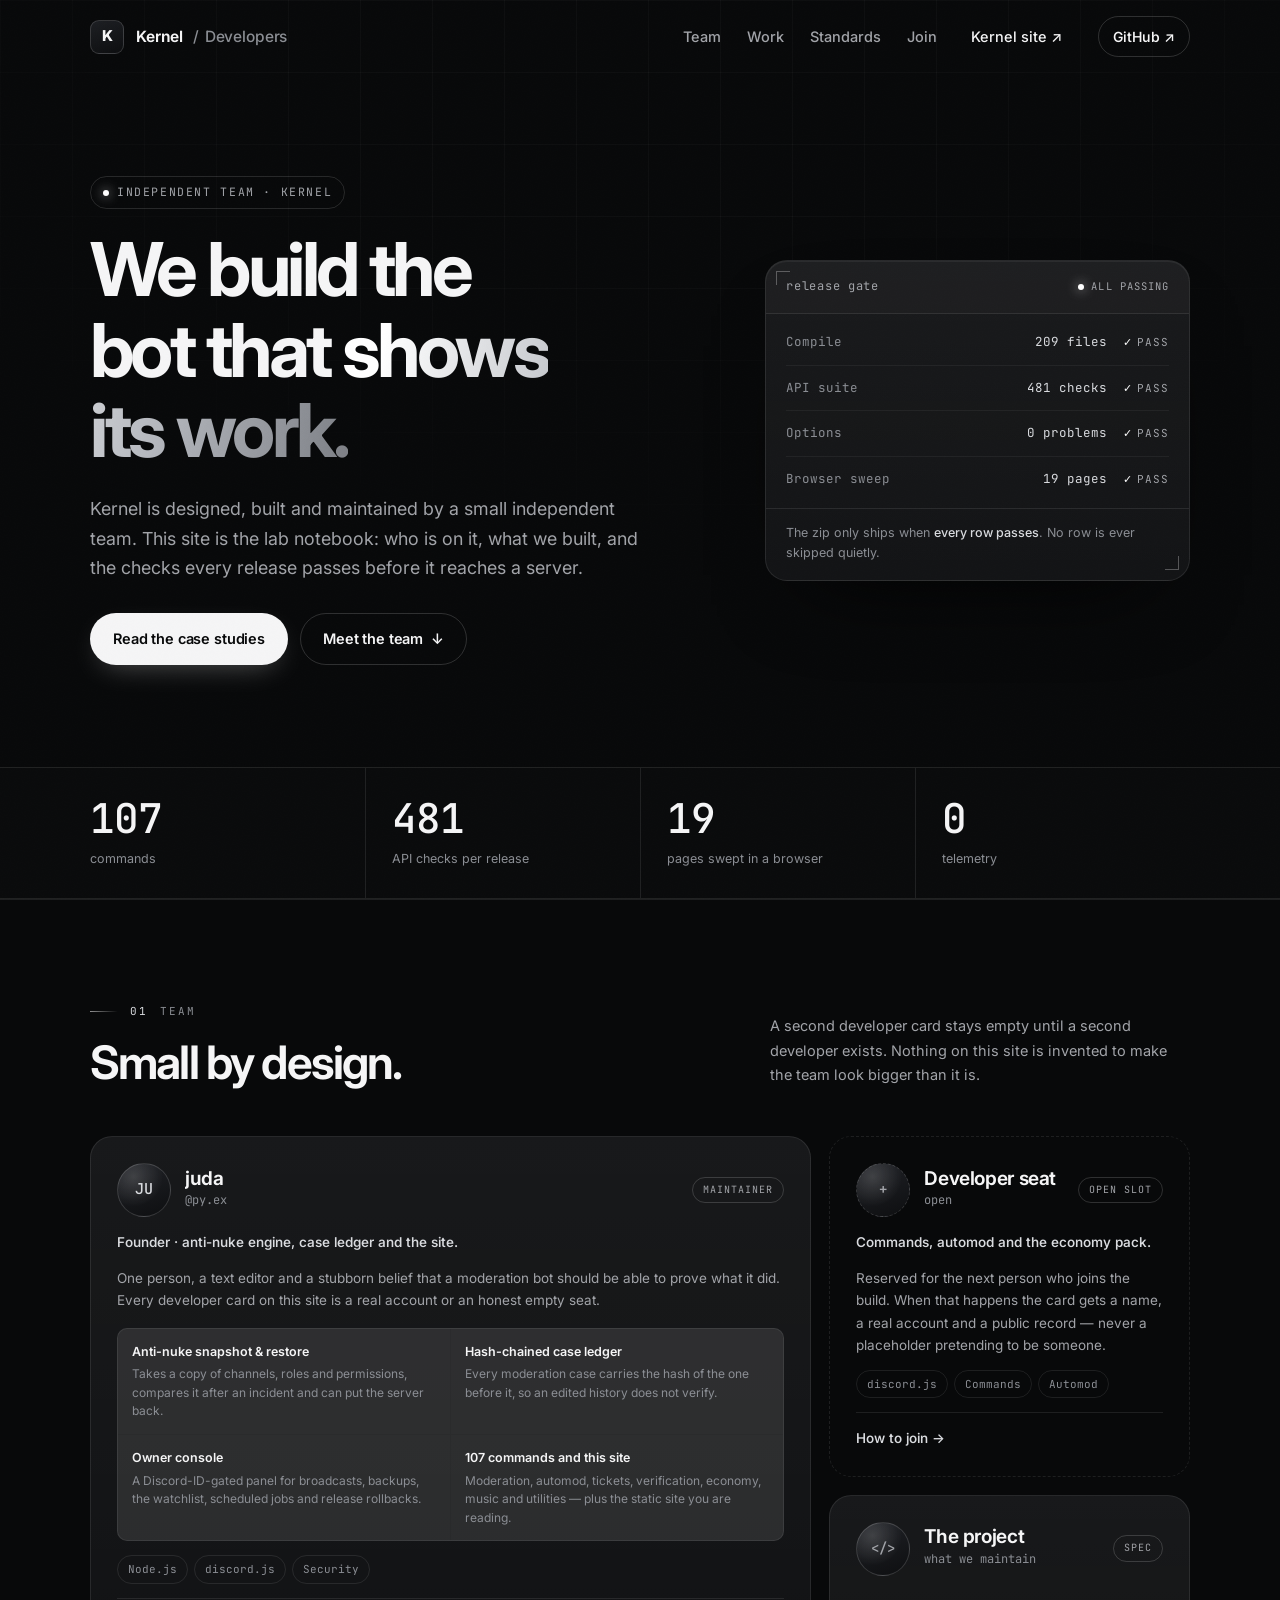
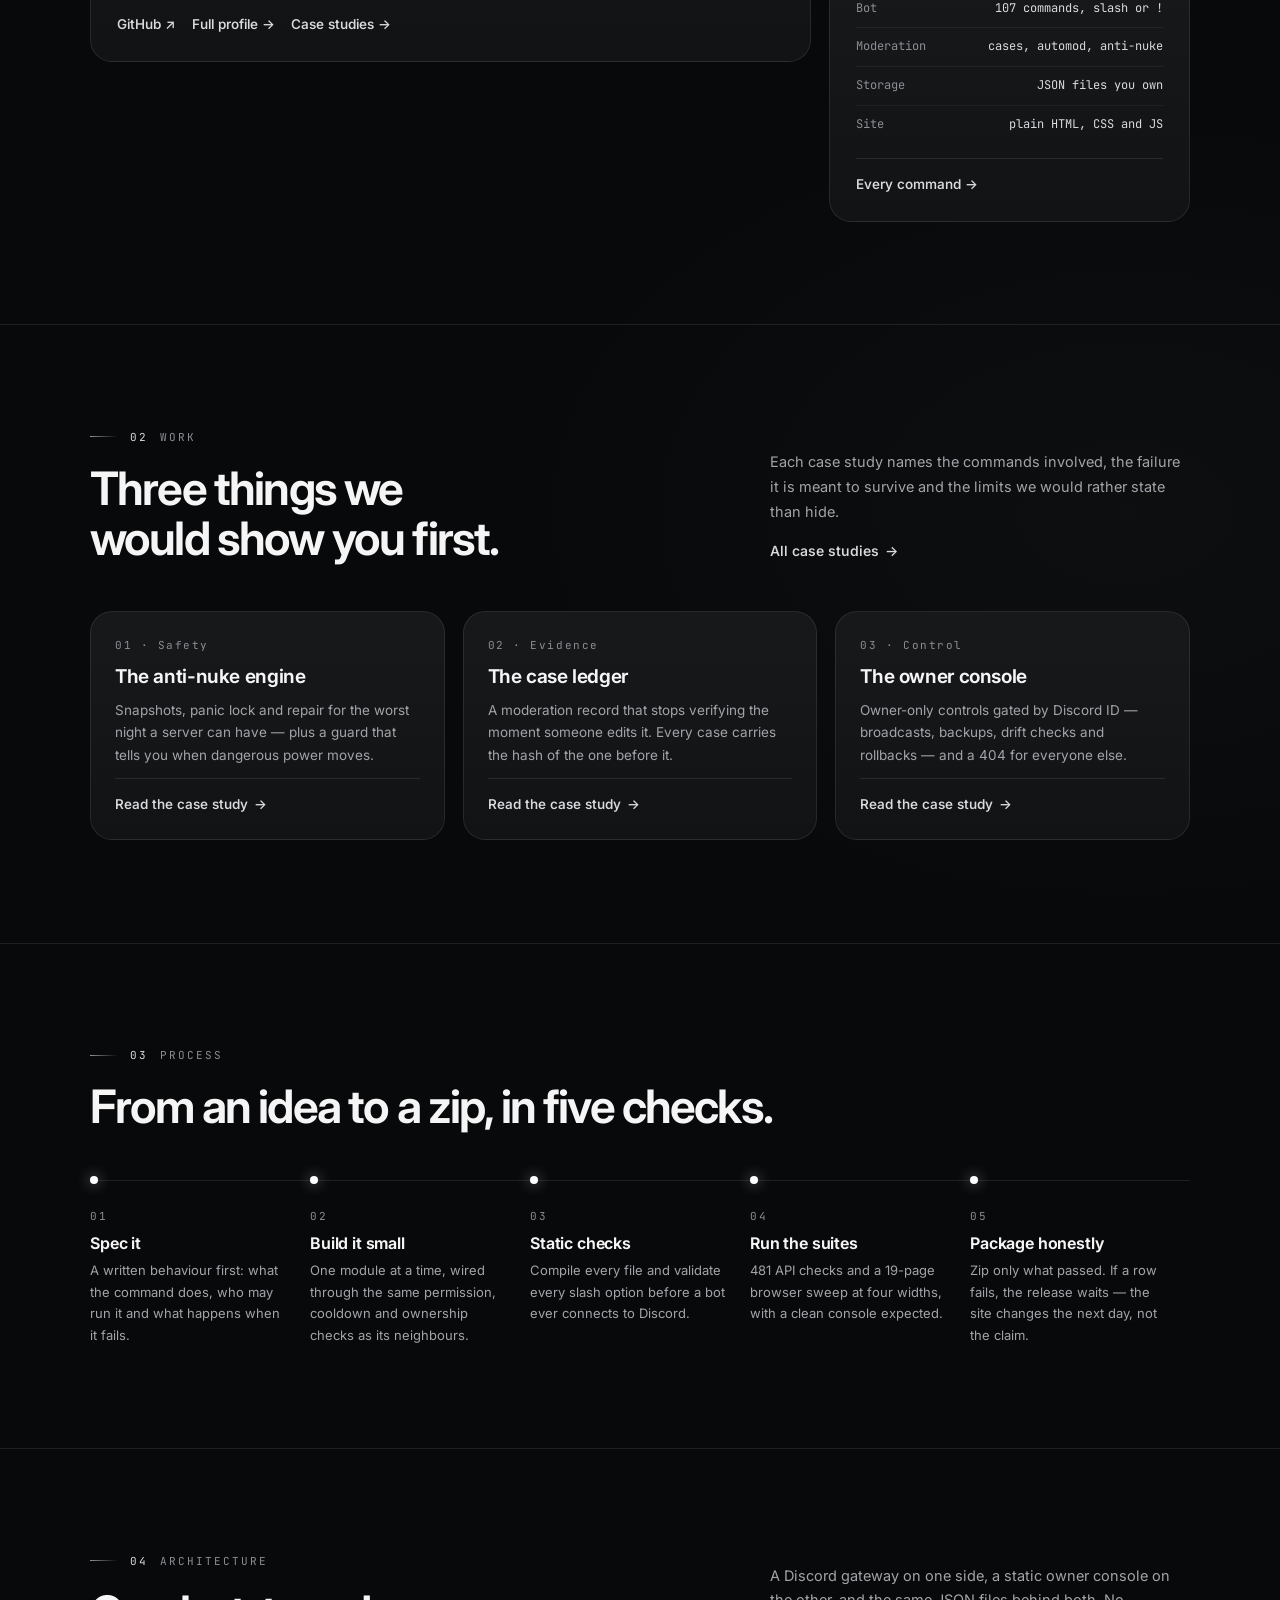
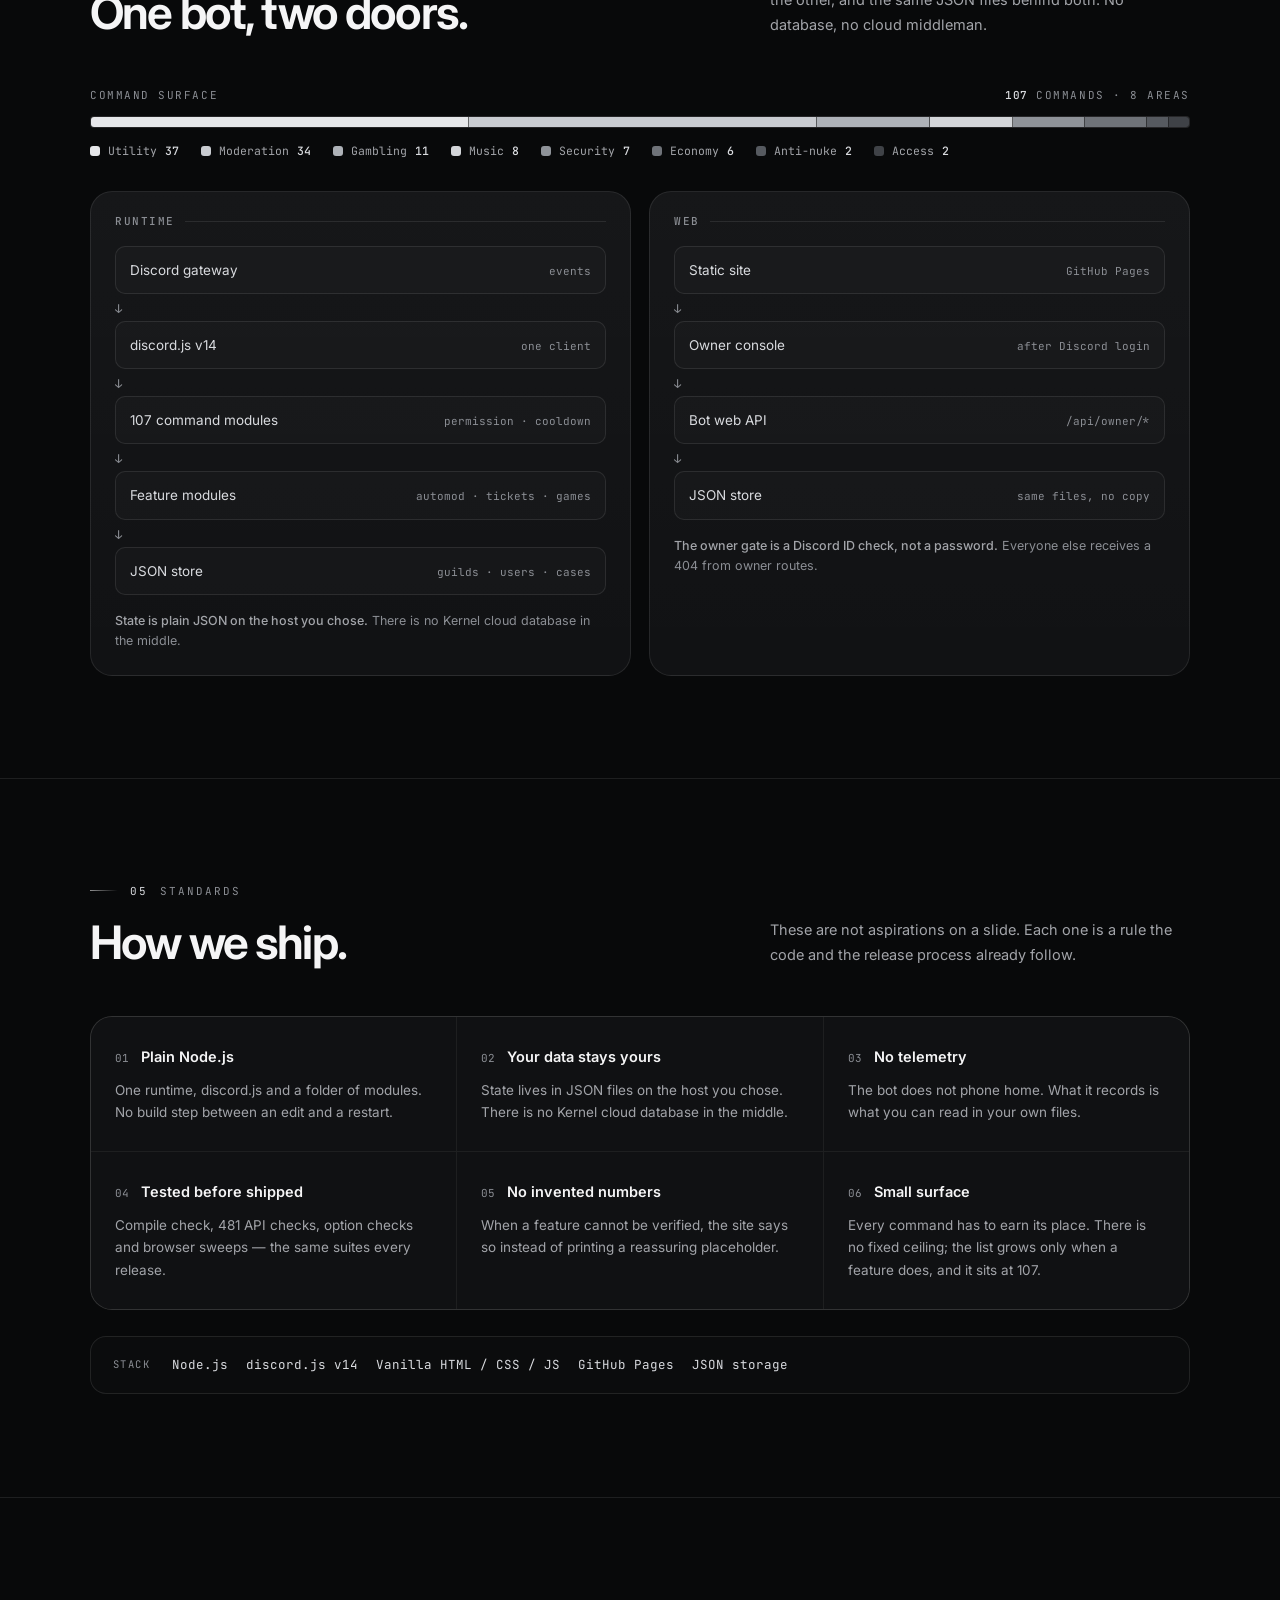
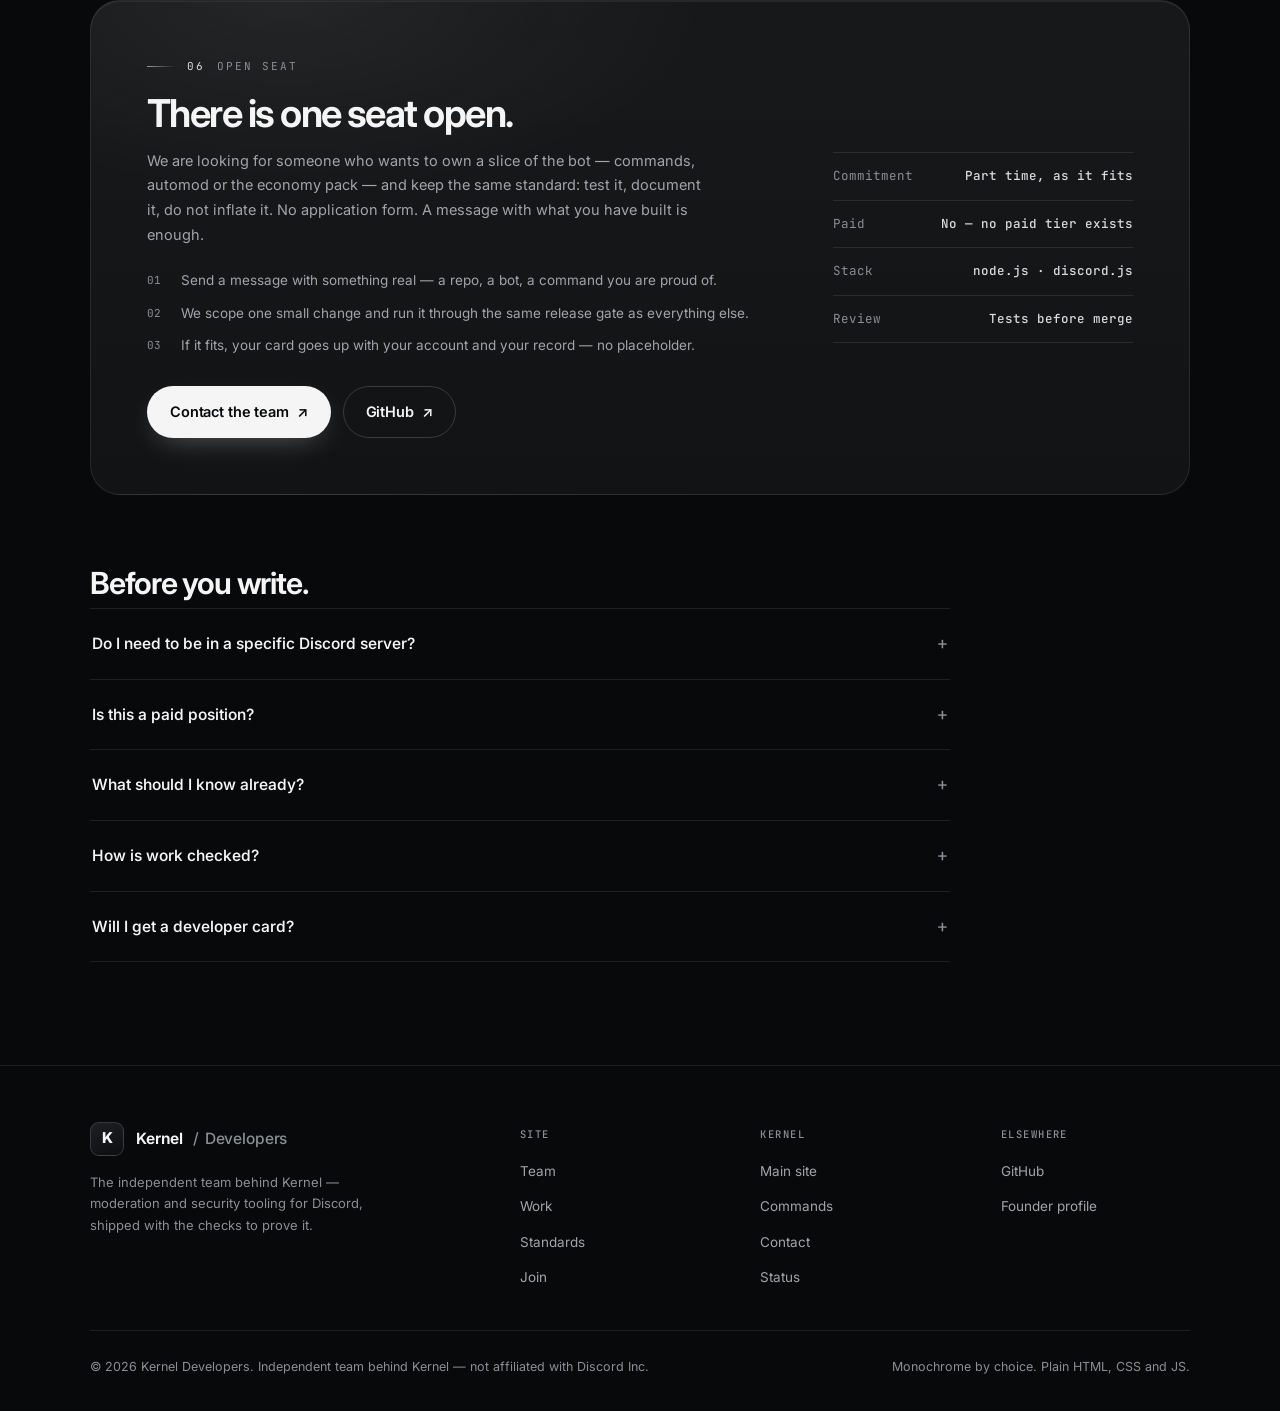
==== commit 8413ceea: "Add files via upload" ====
--- a/index.html
+++ b/index.html
@@ -4,7 +4,7 @@
 <meta charset="utf-8">
 <meta name="viewport" content="width=device-width, initial-scale=1">
 <title>Kernel Developers — the team, the work and the release gate</title>
-<meta name="description" content="Meet the team behind Kernel, read three engineering case studies, and see the release gate every change passes: compile, 475 API checks and a 19-page browser sweep.">
+<meta name="description" content="Meet the team behind Kernel, read three engineering case studies, and see the release gate every change passes: compile, 481 API checks and a 19-page browser sweep.">
 <meta property="og:title" content="Kernel Developers — the team behind Kernel">
 <meta property="og:description" content="The people, the case studies and the standards behind the Kernel Discord bot.">
 <meta property="og:type" content="website">
@@ -22,15 +22,16 @@
 <link rel="preconnect" href="https://fonts.googleapis.com">
 <link rel="preconnect" href="https://fonts.gstatic.com" crossorigin>
 <link href="https://fonts.googleapis.com/css2?family=Inter:wght@400;500;600;700;800&family=JetBrains+Mono:wght@400;500&display=swap" rel="stylesheet">
-<link rel="stylesheet" href="styles.css?v=20261119c">
+<link rel="stylesheet" href="styles.css?v=20261125a">
 <script>document.documentElement.classList.add('js');</script>
 </head>
 <body>
 
+<span id="top" class="anchor-top" aria-hidden="true"></span>
 <a class="skip" href="#main">Skip to content</a>
 <div class="scroll-progress" aria-hidden="true"><span data-progress></span></div>
 
-<header class="nav-shell" id="top">
+<header class="nav-shell">
   <div class="nav">
     <a class="brand" href="index.html" aria-label="Kernel Developers, home">
       <span class="mark" aria-hidden="true">K</span>
@@ -82,8 +83,8 @@
         <span class="gate-state"><span class="dot" aria-hidden="true"></span>all passing</span>
       </div>
       <ul class="gate-rows">
-        <li><span class="what">Compile</span><span class="how">193 files</span><span class="pass">pass</span></li>
-        <li><span class="what">API suite</span><span class="how">475 checks</span><span class="pass">pass</span></li>
+        <li><span class="what">Compile</span><span class="how">209 files</span><span class="pass">pass</span></li>
+        <li><span class="what">API suite</span><span class="how">481 checks</span><span class="pass">pass</span></li>
         <li><span class="what">Options</span><span class="how">0 problems</span><span class="pass">pass</span></li>
         <li><span class="what">Browser sweep</span><span class="how">19 pages</span><span class="pass">pass</span></li>
       </ul>
@@ -95,7 +96,7 @@
   <section class="metrics" aria-label="By the numbers">
     <div class="shell metrics-grid">
       <div class="metric" data-reveal><b data-count="107">107</b><span>commands</span></div>
-      <div class="metric" data-reveal><b data-count="475">475</b><span>API checks per release</span></div>
+      <div class="metric" data-reveal><b data-count="481">481</b><span>API checks per release</span></div>
       <div class="metric" data-reveal><b data-count="19">19</b><span>pages swept in a browser</span></div>
       <div class="metric" data-reveal><b data-count="0">0</b><span>telemetry</span></div>
     </div>
@@ -116,15 +117,23 @@
       </header>
 
       <div class="team-grid">
-        <article class="dev-card spotlight" data-reveal>
+        <article class="dev-card spotlight" data-reveal data-dev-card>
           <div class="dev-head">
-            <span class="dev-avatar" aria-hidden="true">IN</span>
+            <span class="dev-avatar" data-dev-slot="avatar" aria-hidden="true">
+              <span data-dev-slot="initials">JU</span>
+              <span class="dev-presence" data-dev-slot="dot" hidden></span>
+            </span>
             <div class="dev-id">
-              <h3>intelnito</h3>
-              <p class="dev-handle">@py.ex</p>
+              <h3 data-dev-slot="name">juda</h3>
+              <p class="dev-handle" data-dev-slot="handle">@py.ex</p>
             </div>
             <span class="dev-badge">Maintainer</span>
           </div>
+          <p class="dev-live" data-dev-live hidden aria-live="polite">
+            <span class="dev-live-dot" data-dev-status-dot aria-hidden="true"></span>
+            <span class="dev-live-state" data-dev-status>Offline</span>
+            <span class="dev-live-activity" data-dev-activity hidden></span>
+          </p>
           <p class="dev-role">Founder · anti-nuke engine, case ledger and the site.</p>
           <p class="dev-bio">
             One person, a text editor and a stubborn belief that a moderation bot should be able to prove what it
@@ -263,7 +272,7 @@
         <li data-reveal>
           <span class="n">04</span>
           <h3>Run the suites</h3>
-          <p>475 API checks and a 19-page browser sweep at four widths, with a clean console expected.</p>
+          <p>481 API checks and a 19-page browser sweep at four widths, with a clean console expected.</p>
         </li>
         <li data-reveal>
           <span class="n">05</span>
@@ -378,7 +387,7 @@
         </div>
         <div data-reveal>
           <dt><span class="std-num">04</span>Tested before shipped</dt>
-          <dd>Compile check, 475 API checks, option checks and browser sweeps — the same suites every release.</dd>
+          <dd>Compile check, 481 API checks, option checks and browser sweeps — the same suites every release.</dd>
         </div>
         <div data-reveal>
           <dt><span class="std-num">05</span>No invented numbers</dt>
@@ -462,7 +471,7 @@
         <details>
           <summary>How is work checked?</summary>
           <div class="faq-body">
-            <p>Everything passes the same gate as a normal release: every file compiles, 475 API checks pass, the 13-check prefix adapter passes, slash options validate, and a 19-page browser sweep runs at four widths with a clean console. A change that fails a row does not ship.</p>
+            <p>Everything passes the same gate as a normal release: every file compiles, 481 API checks pass, the 13-check prefix adapter passes, slash options validate, and a 19-page browser sweep runs at four widths with a clean console. A change that fails a row does not ship.</p>
           </div>
         </details>
         <details>
@@ -520,6 +529,8 @@
   </div>
 </footer>
 
-<script src="app.js?v=20261119c" defer></script>
+<a class="to-top" href="#top" data-to-top aria-label="Back to top" aria-hidden="true" tabindex="-1">↑</a>
+<script src="app.js?v=20261125a" defer></script>
+<script src="lanyard.js?v=20261125a" defer></script>
 </body>
 </html>
--- a/styles.css
+++ b/styles.css
@@ -592,6 +592,62 @@
 .dev-avatar.is-mark,
 .dev-avatar.is-open-mark { font-size: 14px; color: var(--muted); }
 .dev-avatar.is-open-mark { border-style: dashed; }
+.dev-avatar[data-dev-slot] { position: relative; }
+.dev-avatar img {
+  position: absolute;
+  inset: 0;
+  width: 100%;
+  height: 100%;
+  border-radius: 50%;
+  object-fit: cover;
+}
+.dev-presence {
+  position: absolute;
+  right: -2px;
+  bottom: -2px;
+  z-index: 1;
+  width: 14px;
+  height: 14px;
+  border-radius: 50%;
+  border: 2px solid var(--panel);
+  background: #4a4d52;
+}
+.dev-avatar.is-online .dev-presence { background: #f5f5f6; }
+.dev-avatar.is-idle .dev-presence { background: linear-gradient(135deg, #f5f5f6 50%, #6d7076 50%); }
+.dev-avatar.is-dnd .dev-presence { background: #f5f5f6; box-shadow: inset 0 0 0 2px var(--panel); }
+
+.dev-live {
+  display: flex;
+  align-items: center;
+  flex-wrap: wrap;
+  gap: 8px;
+  margin: -2px 0 0;
+  min-width: 0;
+  font-family: var(--mono);
+  font-size: 11.5px;
+  letter-spacing: .01em;
+  color: var(--muted-2);
+}
+.dev-live-dot {
+  flex-shrink: 0;
+  width: 7px;
+  height: 7px;
+  border-radius: 50%;
+  background: #4a4d52;
+}
+.dev-live.is-online .dev-live-dot { background: #f5f5f6; box-shadow: 0 0 0 3px rgba(255, 255, 255, .07); }
+.dev-live.is-idle .dev-live-dot { background: linear-gradient(135deg, #f5f5f6 50%, #6d7076 50%); }
+.dev-live.is-dnd .dev-live-dot { background: #f5f5f6; box-shadow: inset 0 0 0 2px var(--panel); }
+.dev-live-state { color: var(--silver); }
+.dev-live-activity {
+  min-width: 0;
+  max-width: 100%;
+  overflow: hidden;
+  white-space: nowrap;
+  text-overflow: ellipsis;
+}
+.dev-live[hidden] { display: none; }
+.dev-live-activity::before { content: "·"; margin-right: 8px; color: rgba(255, 255, 255, .22); }
 
 .dev-id { min-width: 0; flex: 1; }
 .dev-id h3 {
@@ -1355,7 +1411,46 @@
   .foot-base { flex-direction: column; align-items: flex-start; }
 }
 
+.anchor-top {
+  position: absolute;
+  top: 0;
+  left: 0;
+  width: 1px;
+  height: 1px;
+  pointer-events: none;
+}
+
+.to-top {
+  position: fixed;
+  right: clamp(16px, 3vw, 28px);
+  bottom: clamp(16px, 3vw, 28px);
+  z-index: 70;
+  display: grid;
+  place-items: center;
+  width: 42px;
+  height: 42px;
+  border: 1px solid var(--line-strong);
+  border-radius: 50%;
+  background: rgba(12, 13, 15, .78);
+  -webkit-backdrop-filter: blur(10px);
+  backdrop-filter: blur(10px);
+  color: var(--silver);
+  font-size: 16px;
+  line-height: 1;
+  opacity: 0;
+  transform: translateY(8px);
+  pointer-events: none;
+  transition: opacity .25s var(--ease), transform .25s var(--ease),
+    border-color .2s var(--ease), color .2s var(--ease);
+}
+.to-top.is-on { opacity: 1; transform: none; pointer-events: auto; }
+.to-top:hover { border-color: rgba(255, 255, 255, .42); color: #fff; }
+@media (prefers-reduced-motion: reduce) {
+  .to-top { transition: none; }
+}
+
 @media print {
   body::before, body::after, .nav-shell, .hero-actions, .join-panel, .scroll-progress { display: none; }
+  .to-top { display: none; }
   body { background: #fff; color: #000; }
 }
